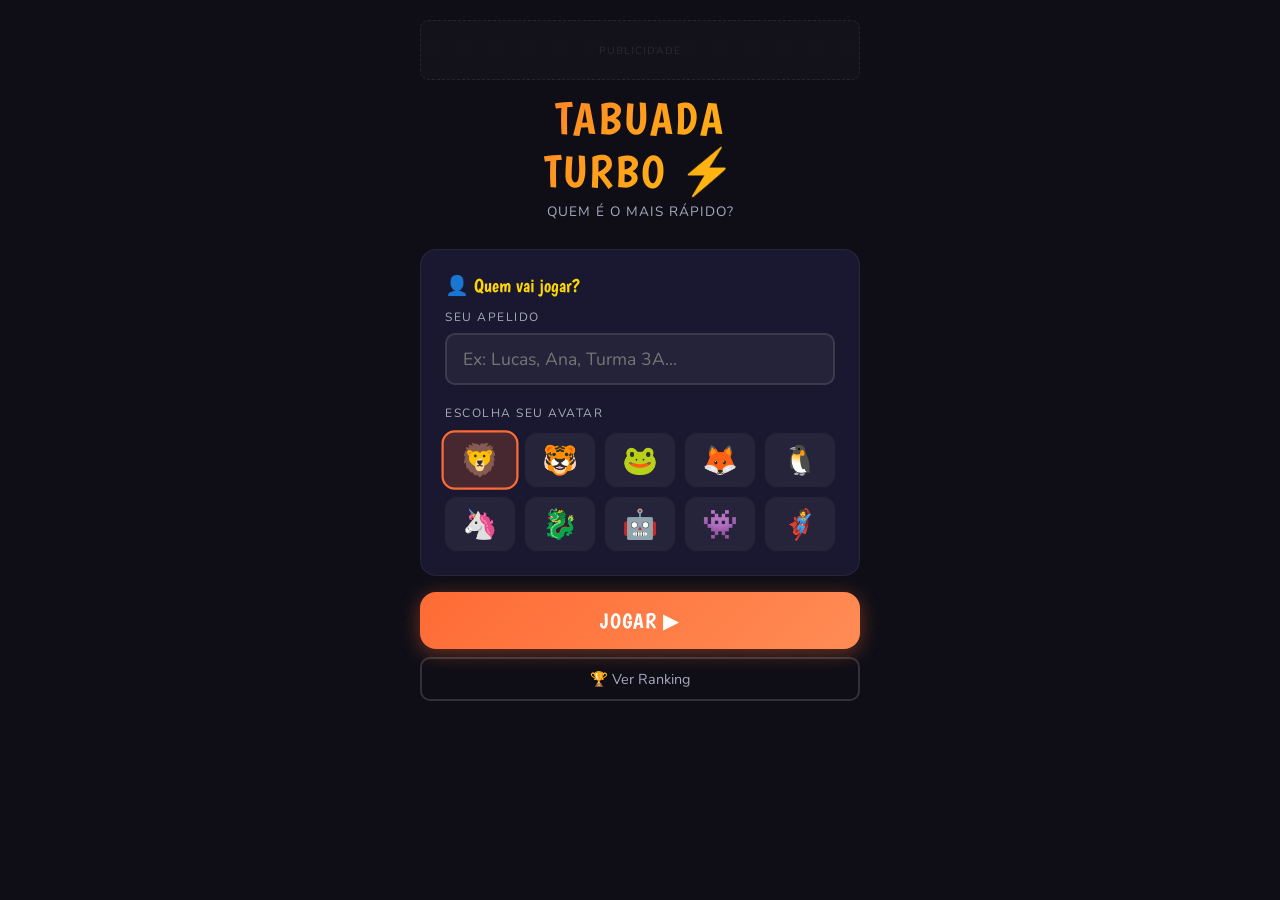
==== index.html @ 2dc8443e "fix: timeout 25s para cold start Render, status de sincronização global visível, tela preta anônima" ====
<!DOCTYPE html>
<html lang="pt-BR">
<head><!-- cache-bust: 202604240038 -->
<meta charset="UTF-8">
<meta name="viewport" content="width=device-width, initial-scale=1.0">

<!-- Google Analytics GA4 -->
<script async src="https://www.googletagmanager.com/gtag/js?id=G-531494859"></script>
<script>
  window.dataLayer = window.dataLayer || [];
  function gtag(){dataLayer.push(arguments);}
  gtag('js', new Date());
  gtag('config', 'G-531494859');
</script>

<!-- Google AdSense -->
<script async src="https://pagead2.googlesyndication.com/pagead/js/adsbygoogle.js?client=ca-pub-2757076714223993"
     crossorigin="anonymous"></script>
<meta name="description" content="Tabuada Turbo - O jogo de tabuada mais rápido do Brasil! Treine multiplicação com timer, ranking por tempo e dois níveis de dificuldade. Ideal para crianças e estudantes.">
<meta name="keywords" content="tabuada, jogo de tabuada, aprender tabuada, tabuada online, multiplicação, matemática infantil, jogo matemática, tabuada para crianças, tabuada divertida, treinar tabuada">
<meta name="author" content="Tabuada Turbo">
<meta name="robots" content="index, follow">
<meta name="theme-color" content="#ff6b35">
<link rel="canonical" href="https://meirelesnew.github.io/tabuada-turbo/">

<!-- Open Graph (WhatsApp, Facebook) -->
<meta property="og:type" content="website">
<meta property="og:url" content="https://meirelesnew.github.io/tabuada-turbo/">
<meta property="og:title" content="Tabuada Turbo ⚡ - Jogo de Tabuada com Ranking">
<meta property="og:description" content="Aprenda a tabuada de forma divertida! Timer, ranking por tempo e dois níveis de dificuldade. Jogue grátis agora!">
<meta property="og:image" content="https://meirelesnew.github.io/tabuada-turbo/og-image.png">
<meta property="og:locale" content="pt_BR">
<meta property="og:site_name" content="Tabuada Turbo">

<!-- Twitter Card -->
<meta name="twitter:card" content="summary_large_image">
<meta name="twitter:title" content="Tabuada Turbo ⚡ - Jogo de Tabuada com Ranking">
<meta name="twitter:description" content="Aprenda a tabuada de forma divertida! Timer, ranking por tempo e dois níveis. Jogue grátis!">
<meta name="twitter:image" content="https://meirelesnew.github.io/tabuada-turbo/og-image.png">

<!-- Schema.org JSON-LD -->
<script type="application/ld+json">
{
  "@context": "https://schema.org",
  "@type": "WebApplication",
  "name": "Tabuada Turbo",
  "url": "https://meirelesnew.github.io/tabuada-turbo/",
  "description": "Jogo educativo de tabuada com timer, ranking por tempo e dois níveis de dificuldade. Ideal para crianças do ensino fundamental.",
  "applicationCategory": "EducationalApplication",
  "operatingSystem": "Any",
  "inLanguage": "pt-BR",
  "isAccessibleForFree": true,
  "offers": {
    "@type": "Offer",
    "price": "0",
    "priceCurrency": "BRL"
  },
  "educationalLevel": "Ensino Fundamental",
  "learningResourceType": "Jogo Educativo",
  "teaches": "Tabuada de multiplicação do 1 ao 10",
  "audience": {
    "@type": "EducationalAudience",
    "educationalRole": "student"
  }
}
</script>
<title>Tabuada Turbo ⚡ | Jogo de Tabuada Online com Ranking - Aprenda Multiplicação</title>
<!-- Fontes não-bloqueantes — sem tela preta em aba anônima -->
<link rel="preconnect" href="https://fonts.googleapis.com" crossorigin>
<link rel="preconnect" href="https://fonts.gstatic.com" crossorigin>
<link rel="preload" as="style" href="https://fonts.googleapis.com/css2?family=Boogaloo&family=Nunito:wght@400;600;700;900&display=swap" onload="this.onload=null;this.rel='stylesheet'">
<noscript><link rel="stylesheet" href="https://fonts.googleapis.com/css2?family=Boogaloo&family=Nunito:wght@400;600;700;900&display=swap"></noscript>
<!-- Fontes sistema como fallback imediato -->
<style>
  :root {
    --bg: #0f0e17;
    --card: #1a1830;
    --card2: #221f38;
    --accent: #ff6b35;
    --accent2: #ffd700;
    --accent3: #00e5ff;
    --green: #39ff14;
    --red: #ff3366;
    --text: #fffffe;
    --muted: #a7a9be;
    --radius: 16px;
  }

  * { box-sizing: border-box; margin: 0; padding: 0; }

  /* Garantir que H1-H6 semânticos herdem aparência dos elementos originais */
  h1, h2, h3, h4, h5, h6 {
    font-weight: inherit;
    font-size: inherit;
    line-height: inherit;
    color: inherit;
  }

  body {
    background: var(--bg);
    color: var(--text);
    font-family: 'Nunito', sans-serif;
    min-height: 100vh;
    overflow-x: hidden;
  }

  /* BG animated dots */
  body::before {
    content: '';
    position: fixed;
    inset: 0;
    background-image: radial-gradient(circle, rgba(255,107,53,0.07) 1px, transparent 1px);
    background-size: 32px 32px;
    pointer-events: none;
    z-index: 0;
  }

  .screen {
    display: none;
    position: relative;
    z-index: 1;
    min-height: 100vh;
    padding: 20px;
    max-width: 480px;
    margin: 0 auto;
  }
  .screen.active { display: flex; flex-direction: column; }

  /* ── HEADER ── */
  .logo {
    font-family: 'Boogaloo', cursive;
    font-size: 2.8rem;
    text-align: center;
    letter-spacing: 2px;
    background: linear-gradient(135deg, var(--accent), var(--accent2));
    -webkit-background-clip: text;
    -webkit-text-fill-color: transparent;
    background-clip: text;
    margin-bottom: 4px;
    animation: pulse 2s ease-in-out infinite;
  }
  .tagline {
    text-align: center;
    color: var(--muted);
    font-size: 0.85rem;
    margin-bottom: 28px;
    letter-spacing: 1px;
    text-transform: uppercase;
  }

  @keyframes pulse {
    0%,100% { transform: scale(1); }
    50% { transform: scale(1.03); }
  }

  /* ── CARDS ── */
  .card {
    background: var(--card);
    border-radius: var(--radius);
    padding: 24px;
    margin-bottom: 16px;
    border: 1px solid rgba(255,255,255,0.06);
  }

  /* ── INPUTS ── */
  .field-label {
    font-size: 0.75rem;
    text-transform: uppercase;
    letter-spacing: 1.5px;
    color: var(--muted);
    margin-bottom: 8px;
    display: block;
  }
  input[type="text"] {
    width: 100%;
    background: rgba(255,255,255,0.05);
    border: 2px solid rgba(255,255,255,0.1);
    border-radius: 10px;
    color: var(--text);
    font-family: 'Nunito', sans-serif;
    font-size: 1.1rem;
    padding: 12px 16px;
    outline: none;
    transition: border-color .2s;
  }
  input[type="text"]:focus { border-color: var(--accent); }

  /* ── AVATARES ── */
  .avatar-grid {
    display: grid;
    grid-template-columns: repeat(5, 1fr);
    gap: 10px;
    margin-top: 12px;
  }
  .av-btn {
    font-size: 1.8rem;
    background: rgba(255,255,255,0.05);
    border: 2px solid transparent;
    border-radius: 12px;
    padding: 8px 4px;
    cursor: pointer;
    transition: all .2s;
    text-align: center;
  }
  .av-btn:hover { background: rgba(255,107,53,0.15); }
  .av-btn.selected {
    border-color: var(--accent);
    background: rgba(255,107,53,0.2);
    transform: scale(1.1);
  }

  /* ── BOTÕES ── */
  .btn {
    display: block;
    width: 100%;
    padding: 16px;
    border-radius: var(--radius);
    border: none;
    font-family: 'Boogaloo', cursive;
    font-size: 1.3rem;
    letter-spacing: 1px;
    cursor: pointer;
    transition: all .2s;
    text-transform: uppercase;
  }
  .btn-primary {
    background: linear-gradient(135deg, var(--accent), #ff8c55);
    color: #fff;
    box-shadow: 0 4px 20px rgba(255,107,53,0.4);
  }
  .btn-primary:hover { transform: translateY(-2px); box-shadow: 0 6px 28px rgba(255,107,53,0.5); }
  .btn-primary:active { transform: translateY(0); }

  .btn-level {
    display: flex;
    align-items: center;
    gap: 14px;
    padding: 20px 24px;
    border-radius: var(--radius);
    border: 2px solid rgba(255,255,255,0.08);
    background: var(--card2);
    color: var(--text);
    font-family: 'Boogaloo', cursive;
    font-size: 1.2rem;
    cursor: pointer;
    transition: all .2s;
    margin-bottom: 12px;
    width: 100%;
    text-align: left;
  }
  .btn-level:hover { border-color: var(--accent); background: rgba(255,107,53,0.1); transform: translateX(4px); }
  .btn-level .lv-icon { font-size: 2rem; flex-shrink: 0; }
  .btn-level .lv-info small { font-family: 'Nunito', sans-serif; font-size: 0.75rem; color: var(--muted); display: block; }

  .btn-ghost {
    background: transparent;
    border: 2px solid rgba(255,255,255,0.15);
    color: var(--muted);
    font-family: 'Nunito', sans-serif;
    font-size: 0.9rem;
    padding: 10px;
    border-radius: 10px;
    cursor: pointer;
    width: 100%;
    transition: all .2s;
  }
  .btn-ghost:hover { border-color: var(--accent3); color: var(--accent3); }

  /* ── PLAYER BAR ── */
  .player-bar {
    display: flex;
    align-items: center;
    gap: 12px;
    background: var(--card2);
    border-radius: 12px;
    padding: 12px 16px;
    margin-bottom: 16px;
  }
  .player-avatar { font-size: 1.6rem; }
  .player-name { font-weight: 700; font-size: 1rem; }
  .player-level { font-size: 0.7rem; color: var(--accent2); text-transform: uppercase; letter-spacing: 1px; }

  /* ── TIMER ── */
  .timer-wrap {
    display: flex;
    align-items: center;
    justify-content: space-between;
    margin-bottom: 16px;
  }
  .timer-display {
    font-family: 'Boogaloo', cursive;
    font-size: 2.4rem;
    color: var(--accent2);
    letter-spacing: 2px;
    min-width: 100px;
  }
  .timer-display.danger { color: var(--red); animation: blink .5s ease-in-out infinite; }
  @keyframes blink { 0%,100%{opacity:1} 50%{opacity:.4} }

  .progress-bar {
    flex: 1;
    height: 8px;
    background: rgba(255,255,255,0.08);
    border-radius: 99px;
    margin-left: 16px;
    overflow: hidden;
  }
  .progress-fill {
    height: 100%;
    border-radius: 99px;
    background: linear-gradient(90deg, var(--accent2), var(--accent));
    transition: width .1s linear;
  }

  /* ── TABELA ── */
  .table-scroll {
    overflow-x: auto;
    -webkit-overflow-scrolling: touch;
    margin-bottom: 12px;
  }
  .mult-table {
    border-collapse: collapse;
    width: 100%;
    min-width: 370px;
  }
  .mult-table th, .mult-table td {
    width: 48px;
    height: 48px;
    text-align: center;
    font-size: 1rem;
    border: 1.5px solid rgba(255,255,255,0.22);
    cursor: pointer;
    transition: all .15s;
    position: relative;
  }
  .mult-table th {
    background: var(--card2);
    font-family: 'Boogaloo', cursive;
    font-size: 1.15rem;
    color: var(--accent2);
    cursor: default;
    border: 1.5px solid rgba(255,215,0,0.3);
  }
  .mult-table th.corner {
    background: var(--bg);
    color: var(--accent);
    font-size: 1.2rem;
  }
  .mult-table td { background: var(--card); }
  .mult-table td:hover { background: rgba(255,107,53,0.15); transform: scale(1.06); z-index: 2; }

  .mult-table td.answered-correct {
    background: rgba(57,255,20,0.12);
    color: var(--green);
    font-weight: 700;
    cursor: default;
  }
  .mult-table td.answered-wrong {
    background: rgba(255,51,102,0.12);
    color: var(--red);
    cursor: default;
  }
  .mult-table td.active-cell {
    outline: 2px solid var(--accent);
    outline-offset: -2px;
    background: rgba(255,107,53,0.18);
    animation: cellPulse .5s ease-in-out infinite alternate;
  }
  @keyframes cellPulse { from{background:rgba(255,107,53,0.12)} to{background:rgba(255,107,53,0.25)} }

  /* ── PERGUNTA ── */
  .question-box {
    background: linear-gradient(135deg, rgba(255,107,53,0.12), rgba(255,215,0,0.06));
    border: 2px solid rgba(255,107,53,0.3);
    border-radius: var(--radius);
    padding: 12px 16px;
    text-align: center;
    margin-bottom: 8px;
    display: flex;
    align-items: center;
    justify-content: center;
    gap: 16px;
  }
  .question-text {
    font-family: 'Boogaloo', cursive;
    font-size: 1.8rem;
  }
  .question-text span { color: var(--accent); }
  .resposta-display {
    font-family: 'Boogaloo', cursive;
    font-size: 2rem;
    min-width: 70px;
    background: rgba(255,255,255,0.07);
    border: 2px solid rgba(255,107,53,0.5);
    border-radius: 10px;
    padding: 6px 12px;
    color: var(--accent2);
    letter-spacing: 2px;
  }
  .resposta-display.preenchido { color: var(--text); border-color: var(--accent2); }

  /* ── NUMPAD FIXO (sem teclado nativo nunca) ── */
  .numpad-fixo {
    margin-bottom: 8px;
  }

  /* ── STATS BAR ── */
  .stats-row {
    display: flex;
    gap: 10px;
    margin-bottom: 14px;
  }
  .stat-chip {
    flex: 1;
    background: var(--card2);
    border-radius: 10px;
    padding: 8px 12px;
    text-align: center;
  }
  .stat-chip .sv { font-family: 'Boogaloo', cursive; font-size: 1.3rem; }
  .stat-chip .sk { font-size: 0.65rem; text-transform: uppercase; letter-spacing: 1px; color: var(--muted); }
  .stat-chip.green .sv { color: var(--green); }
  .stat-chip.red .sv { color: var(--red); }
  .stat-chip.yellow .sv { color: var(--accent2); }

  /* ── RESULTADO ── */
  .result-hero {
    text-align: center;
    padding: 28px 0 20px;
  }
  .result-trophy { font-size: 4rem; margin-bottom: 8px; }
  .result-time {
    font-family: 'Boogaloo', cursive;
    font-size: 3.5rem;
    background: linear-gradient(135deg, var(--accent2), var(--accent));
    -webkit-background-clip: text;
    -webkit-text-fill-color: transparent;
    background-clip: text;
  }
  .result-label { color: var(--muted); font-size: 0.8rem; text-transform: uppercase; letter-spacing: 1px; }
  .result-acertos { font-size: 1.1rem; margin-top: 8px; }
  .result-acertos strong { color: var(--green); }

  /* ── RANKING ── */
  .rank-header {
    display: flex;
    align-items: center;
    justify-content: space-between;
    margin-bottom: 16px;
  }
  .rank-title {
    font-family: 'Boogaloo', cursive;
    font-size: 1.6rem;
    color: var(--accent2);
  }
  .rank-tabs {
    display: flex;
    gap: 8px;
    margin-bottom: 14px;
  }
  .rank-tab {
    flex: 1;
    padding: 8px;
    border-radius: 8px;
    border: 2px solid rgba(255,255,255,0.08);
    background: transparent;
    color: var(--muted);
    font-family: 'Nunito', sans-serif;
    font-size: 0.8rem;
    cursor: pointer;
    transition: all .2s;
  }
  .rank-tab.active { border-color: var(--accent2); color: var(--accent2); background: rgba(255,215,0,0.08); }

  .rank-item {
    display: flex;
    align-items: center;
    gap: 12px;
    background: var(--card2);
    border-radius: 12px;
    padding: 12px 16px;
    margin-bottom: 8px;
    border: 1px solid rgba(255,255,255,0.04);
    transition: all .2s;
  }
  .rank-item:hover { border-color: rgba(255,107,53,0.2); }
  .rank-pos {
    font-family: 'Boogaloo', cursive;
    font-size: 1.2rem;
    min-width: 32px;
    text-align: center;
  }
  .rank-pos.gold { color: var(--accent2); }
  .rank-pos.silver { color: #c0c0c0; }
  .rank-pos.bronze { color: #cd7f32; }
  .rank-av { font-size: 1.5rem; }
  .rank-info { flex: 1; }
  .rank-name { font-weight: 700; font-size: 0.95rem; }
  .rank-meta { font-size: 0.7rem; color: var(--muted); }
  .rank-time {
    font-family: 'Boogaloo', cursive;
    font-size: 1.1rem;
    color: var(--accent3);
  }
  .rank-empty {
    text-align: center;
    color: var(--muted);
    padding: 32px;
    font-size: 0.9rem;
  }

  /* ── TOAST ── */
  #toast {
    position: fixed;
    bottom: 24px;
    left: 50%;
    transform: translateX(-50%) translateY(80px);
    background: var(--card);
    border: 1px solid rgba(255,255,255,0.1);
    border-radius: 12px;
    padding: 12px 24px;
    font-weight: 700;
    font-size: 1rem;
    z-index: 999;
    transition: transform .3s ease;
    pointer-events: none;
    white-space: nowrap;
  }
  #toast.show { transform: translateX(-50%) translateY(0); }
  #toast.ok { border-color: var(--green); color: var(--green); }
  #toast.err { border-color: var(--red); color: var(--red); }

  /* ── ANSWER FEEDBACK FLASH ── */
  .flash-correct { animation: flashGreen .4s ease; }
  .flash-wrong   { animation: flashRed .4s ease; }
  @keyframes flashGreen {
    0%   { background: rgba(57,255,20,0.35); }
    100% { background: transparent; }
  }
  @keyframes flashRed {
    0%   { background: rgba(255,51,102,0.35); }
    100% { background: transparent; }
  }

  /* ── MISC ── */
  .section-title {
    font-family: 'Boogaloo', cursive;
    font-size: 1.2rem;
    color: var(--accent2);
    margin-bottom: 12px;
  }
  .mt8 { margin-top: 8px; }
  .mt16 { margin-top: 16px; }
  .gap-row { display: flex; gap: 10px; }
  .gap-row .btn { margin-bottom: 0; }

  /* ── KEYBOARD numérico no mobile ── */
  .numpad {
    display: grid;
    grid-template-columns: repeat(3, 1fr);
    gap: 8px;
    margin-top: 10px;
  }
  .nk {
    background: var(--card2);
    border: 1px solid rgba(255,255,255,0.08);
    border-radius: 10px;
    color: var(--text);
    font-family: 'Boogaloo', cursive;
    font-size: 1.4rem;
    padding: 14px 0;
    cursor: pointer;
    transition: all .15s;
    text-align: center;
  }
  .nk:hover, .nk:active { background: rgba(255,107,53,0.25); border-color: var(--accent); }
  .nk.del { font-size: 1rem; color: var(--red); }
  .nk.ok-key { background: linear-gradient(135deg, var(--accent), #ff8c55); border-color: var(--accent); font-size: 1rem; }

  /* confetti burst */
  @keyframes confettiBurst {
    0%   { transform: translateY(0) rotate(0deg); opacity:1; }
    100% { transform: translateY(-120px) rotate(720deg) scale(0); opacity:0; }
  }
  .confetti-piece {
    position: fixed;
    width: 10px; height: 10px;
    border-radius: 2px;
    pointer-events: none;
    z-index: 9999;
    animation: confettiBurst 1s ease forwards;
  }

  /* ── COUNTDOWN ── */
  #screen-countdown {
    background: var(--bg);
    justify-content: center;
    align-items: center;
    text-align: center;
  }
  .countdown-numero {
    font-family: 'Boogaloo', cursive;
    font-size: 10rem;
    line-height: 1;
    background: linear-gradient(135deg, var(--accent), var(--accent2));
    -webkit-background-clip: text;
    -webkit-text-fill-color: transparent;
    background-clip: text;
    animation: countPop .8s ease-out forwards;
  }
  .countdown-label {
    font-size: 1rem;
    color: var(--muted);
    text-transform: uppercase;
    letter-spacing: 3px;
    margin-top: 12px;
  }
  .countdown-jogadores {
    display: flex;
    gap: 24px;
    justify-content: center;
    margin-top: 32px;
  }
  .countdown-jogador {
    display: flex;
    flex-direction: column;
    align-items: center;
    gap: 6px;
  }
  .countdown-av { font-size: 2.5rem; }
  .countdown-nome { font-size: 0.85rem; color: var(--muted); }
  @keyframes countPop {
    0%   { transform: scale(2); opacity: 0; }
    50%  { transform: scale(0.9); opacity: 1; }
    100% { transform: scale(1); opacity: 1; }
  }

  /* ── BOTÃO WHATSAPP ── */
  .btn-whatsapp {
    display: flex;
    align-items: center;
    justify-content: center;
    gap: 10px;
    background: #25D366;
    color: #fff;
    border: none;
    border-radius: var(--radius);
    padding: 14px;
    font-family: 'Nunito', sans-serif;
    font-size: 1rem;
    font-weight: 700;
    cursor: pointer;
    width: 100%;
    transition: all .2s;
    box-shadow: 0 4px 16px rgba(37,211,102,0.35);
  }
  .btn-whatsapp:hover { transform: translateY(-2px); box-shadow: 0 6px 20px rgba(37,211,102,0.5); }
  .btn-whatsapp svg { width: 22px; height: 22px; fill: #fff; flex-shrink: 0; }

  /* ── FEEDBACK VISUAL ── */
  #feedback-overlay {
    position: fixed;
    top: 20px;
    left: 50%;
    transform: translateX(-50%) translateY(-80px);
    z-index: 9998;
    padding: 12px 28px;
    border-radius: 12px;
    font-family: 'Boogaloo', cursive;
    font-size: 1.1rem;
    pointer-events: none;
    transition: transform .35s cubic-bezier(.34,1.56,.64,1), opacity .35s;
    opacity: 0;
    white-space: nowrap;
  }
  #feedback-overlay.show {
    transform: translateX(-50%) translateY(0);
    opacity: 1;
  }
  #feedback-overlay.success { background: rgba(57,255,20,0.15); border: 2px solid var(--green); color: var(--green); }
  #feedback-overlay.error   { background: rgba(255,51,102,0.15); border: 2px solid var(--red);   color: var(--red); animation: shake .4s ease; }
  #feedback-overlay.info    { background: rgba(0,229,255,0.12);  border: 2px solid var(--accent3); color: var(--accent3); }
  @keyframes shake {
    0%,100%{transform:translateX(-50%) translateY(0)}
    20%{transform:translateX(calc(-50% - 8px)) translateY(0)}
    40%{transform:translateX(calc(-50% + 8px)) translateY(0)}
    60%{transform:translateX(calc(-50% - 5px)) translateY(0)}
    80%{transform:translateX(calc(-50% + 5px)) translateY(0)}
  }
  .input-pulse { animation: inputPulse .4s ease; }
  .input-shake { animation: inputShake .4s ease; }
  @keyframes inputPulse {
    0%,100%{box-shadow:0 0 0 0 rgba(57,255,20,0)}
    50%{box-shadow:0 0 0 8px rgba(57,255,20,0.3)}
  }
  @keyframes inputShake {
    0%,100%{transform:translateX(0)}
    25%{transform:translateX(-6px)}
    75%{transform:translateX(6px)}
  }

  /* ── ADSENSE PLACEHOLDERS (CLS=0) ── */
  .ad-container {
    width: 100%;
    background: rgba(255,255,255,0.02);
    border: 1px dashed rgba(255,255,255,0.08);
    border-radius: 8px;
    display: flex;
    align-items: center;
    justify-content: center;
    color: rgba(255,255,255,0.1);
    font-size: 0.65rem;
    letter-spacing: 1px;
    text-transform: uppercase;
  }
  #ad-container-top    { min-height: 60px;  margin-bottom: 12px; }
  #ad-container-bottom { min-height: 280px; margin-top: 16px; }

  /* ── HIGH SCORE ── */
  .high-score-bar {
    display: flex;
    align-items: center;
    justify-content: center;
    gap: 8px;
    background: rgba(255,215,0,0.08);
    border: 1px solid rgba(255,215,0,0.2);
    border-radius: 10px;
    padding: 8px 16px;
    margin-bottom: 12px;
    font-size: 0.85rem;
  }
  .high-score-bar span { color: var(--accent2); font-family: 'Boogaloo', cursive; font-size: 1.1rem; }

  /* ══════════════════════════════════════
     SISTEMA DE CELEBRAÇÃO
  ══════════════════════════════════════ */

  /* Overlay de celebração */
  #celebration-overlay {
    position: fixed;
    inset: 0;
    z-index: 8000;
    pointer-events: none;
    overflow: hidden;
  }

  /* Balões */
  .balao {
    position: absolute;
    bottom: -120px;
    font-size: 2.2rem;
    animation: subirBalao linear forwards;
    filter: drop-shadow(0 4px 8px rgba(0,0,0,0.3));
  }
  @keyframes subirBalao {
    0%   { transform: translateY(0) rotate(-8deg); opacity: 1; }
    25%  { transform: translateY(-25vh) rotate(8deg); }
    50%  { transform: translateY(-50vh) rotate(-6deg); }
    75%  { transform: translateY(-75vh) rotate(6deg); }
    100% { transform: translateY(-110vh) rotate(-4deg); opacity: 0; }
  }

  /* Confetti melhorado */
  .confetti-v2 {
    position: fixed;
    top: -20px;
    pointer-events: none;
    z-index: 8001;
    animation: confettiCair linear forwards;
    border-radius: 2px;
  }
  @keyframes confettiCair {
    0%   { transform: translateY(0) rotate(0deg) scale(1); opacity: 1; }
    80%  { opacity: 1; }
    100% { transform: translateY(105vh) rotate(720deg) scale(0.5); opacity: 0; }
  }

  /* Estrelas cintilantes */
  .estrela-celebracao {
    position: fixed;
    pointer-events: none;
    z-index: 8001;
    font-size: 1.5rem;
    animation: estrelaPop ease-out forwards;
  }
  @keyframes estrelaPop {
    0%   { transform: scale(0) rotate(0deg); opacity: 1; }
    50%  { transform: scale(1.5) rotate(180deg); opacity: 1; }
    100% { transform: scale(0) rotate(360deg); opacity: 0; }
  }

  /* Tela resultado — troféu animado */
  .trophy-winner {
    animation: trofeuEntrada .8s cubic-bezier(.34,1.56,.64,1) forwards;
    display: inline-block;
  }
  @keyframes trofeuEntrada {
    0%   { transform: scale(0) rotate(-30deg); opacity: 0; }
    60%  { transform: scale(1.3) rotate(5deg); opacity: 1; }
    80%  { transform: scale(0.9) rotate(-2deg); }
    100% { transform: scale(1) rotate(0deg); opacity: 1; }
  }
  .trophy-pulse {
    animation: trofeuEntrada .8s cubic-bezier(.34,1.56,.64,1) forwards,
               trofeuPulse 1.5s ease-in-out 1s infinite;
  }
  @keyframes trofeuPulse {
    0%,100% { transform: scale(1); filter: drop-shadow(0 0 0px gold); }
    50%     { transform: scale(1.08); filter: drop-shadow(0 0 16px gold); }
  }

  /* Banner VENCEDOR */
  .banner-vencedor {
    background: linear-gradient(135deg, #ffd700, #ff8c00);
    color: #1a1830;
    font-family: 'Boogaloo', cursive;
    font-size: 1.8rem;
    letter-spacing: 3px;
    text-align: center;
    padding: 14px;
    border-radius: 14px;
    margin: 12px 0;
    animation: bannerEntrada .6s cubic-bezier(.34,1.56,.64,1) forwards;
    box-shadow: 0 4px 24px rgba(255,215,0,0.5);
  }
  @keyframes bannerEntrada {
    0%   { transform: scale(0.5) translateY(20px); opacity: 0; }
    100% { transform: scale(1) translateY(0); opacity: 1; }
  }

  /* Placar de batalha melhorado */
  .placar-item {
    display: flex;
    align-items: center;
    gap: 12px;
    padding: 14px 16px;
    border-radius: 12px;
    margin-bottom: 8px;
    border: 2px solid transparent;
    transition: all .3s;
  }
  .placar-item.primeiro {
    background: linear-gradient(135deg, rgba(255,215,0,0.15), rgba(255,140,0,0.08));
    border-color: rgba(255,215,0,0.4);
    animation: placarDestaque .5s ease forwards;
  }
  .placar-item.segundo {
    background: rgba(255,255,255,0.04);
    border-color: rgba(255,255,255,0.08);
  }
  @keyframes placarDestaque {
    0%   { transform: scale(0.95); opacity: 0; }
    100% { transform: scale(1); opacity: 1; }
  }

  /* Novo recorde badge */
  .novo-recorde-badge {
    display: inline-block;
    background: linear-gradient(135deg, #ffd700, #ff8c00);
    color: #1a1830;
    font-family: 'Boogaloo', cursive;
    font-size: 0.85rem;
    padding: 3px 12px;
    border-radius: 99px;
    margin-left: 8px;
    animation: badgePop .5s cubic-bezier(.34,1.56,.64,1);
  }
  @keyframes badgePop {
    0%   { transform: scale(0); }
    100% { transform: scale(1); }
  }

  @keyframes aguardandoPulse {
    0%,100% { width: 30%; opacity: 0.4; }
    50%      { width: 100%; opacity: 1; }
  }

  @media (max-width: 360px) {
    .mult-table th, .mult-table td { width: 36px; height: 36px; font-size: 0.72rem; }
    .mult-table th { font-size: 0.85rem; }
  }
</style>
</head>
<body>

<!-- Skip navigation para leitores de tela -->
<a href="#screen-cadastro" 
   style="position:absolute;left:-9999px;top:0;z-index:9999;background:#ff6b35;color:#fff;padding:8px 16px;border-radius:4px;font-weight:700"
   onfocus="this.style.left='0'"
   onblur="this.style.left='-9999px'">
  Pular para o conteúdo principal
</a>

<!-- ════════════════ TELA 1: CADASTRO ════════════════ -->
<div id="screen-cadastro" class="screen active" role="main" aria-label="Tela inicial do jogo">
  <div id="ad-container-top" class="ad-container">Publicidade</div>
  <h1 class="logo">TABUADA<br>TURBO ⚡</h1>
  <p class="tagline">Quem é o mais rápido?</p>

  <div class="card">
    <h3 class="section-title">👤 Quem vai jogar?</h3>
    <label class="field-label">Seu apelido</label>
    <input type="text" id="inp-nome" placeholder="Ex: Lucas, Ana, Turma 3A…" maxlength="20" aria-label="Digite seu apelido" autocomplete="nickname">

    <div style="margin-top:20px">
      <label class="field-label">Escolha seu avatar</label>
      <div class="avatar-grid" id="avatar-grid"></div>
    </div>
  </div>

  <button class="btn btn-primary" onclick="irParaMenu()">JOGAR ▶</button>

  <button class="btn-ghost mt8" onclick="irParaRanking()">🏆 Ver Ranking</button>
</div>

<!-- ════════════════ TELA 2: MENU ════════════════ -->
<div id="screen-menu" class="screen">
  <div id="player-bar-menu" class="player-bar"></div>

  <div class="high-score-bar" id="high-score-display" style="display:none">
    🏆 Recorde: <span id="high-score-valor">--:--</span>
  </div>
  <h2 class="section-title" style="text-align:center; font-size:1.5rem">Escolha o Nível</h2>

  <button class="btn-level" onclick="iniciarJogo(1)">
    <span class="lv-icon">📊</span>
    <div class="lv-info">
      <span>Nível 1 — Clássico</span>
      <small>Tabela em ordem crescente (1→10)</small>
    </div>
  </button>

  <button class="btn-level" onclick="iniciarJogo(2)">
    <span class="lv-icon">🎲</span>
    <div class="lv-info">
      <span>Nível 2 — Embaralhado</span>
      <small>Eixo X e Y em ordem aleatória</small>
    </div>
  </button>

  <button class="btn" style="background:linear-gradient(135deg,#ff3366,#ff6b35);color:#fff;box-shadow:0 4px 20px rgba(255,51,102,0.4);margin-top:16px" onclick="irParaBatalha()">⚔️ Modo Batalha</button>

  <div style="margin-top: 12px">
    <button class="btn-ghost" onclick="irParaRanking()">🏆 Ranking</button>
  </div>
  <div style="margin-top: 8px">
    <button class="btn-ghost" onclick="trocarJogador()">🔄 Trocar jogador</button>
  </div>
</div>

<!-- ════════════════ TELA 3: JOGO ════════════════ -->
<div id="screen-jogo" class="screen" role="main" aria-label="Tela do jogo">
  <div id="player-bar-jogo" class="player-bar"></div>

  <!-- Timer -->
  <div class="timer-wrap">
    <div>
      <div style="font-size:0.65rem; color:var(--muted); text-transform:uppercase; letter-spacing:1px">Tempo</div>
      <div class="timer-display" id="timer-display">00:00</div>
    </div>
    <div class="progress-bar">
      <div class="progress-fill" id="progress-fill" style="width:100%"></div>
    </div>
  </div>

  <!-- Stats -->
  <div class="stats-row">
    <div class="stat-chip green">
      <div class="sv" id="stat-acertos">0</div>
      <div class="sk">✅ Acertos</div>
    </div>
    <div class="stat-chip red">
      <div class="sv" id="stat-erros">0</div>
      <div class="sk">❌ Erros</div>
    </div>
    <div class="stat-chip yellow">
      <div class="sv" id="stat-restam">100</div>
      <div class="sk">⬜ Restam</div>
    </div>
  </div>

  <!-- Pergunta atual -->
  <div class="question-box" id="question-box">
    <div class="question-text" id="question-text">—</div>
    <div class="resposta-display" id="resposta-display">?</div>
  </div>

  <!-- Numpad FIXO — nunca some, nunca abre teclado nativo -->
  <div class="numpad-fixo">
    <div class="numpad">
      <button class="nk" onclick="numpadPress('1')">1</button>
      <button class="nk" onclick="numpadPress('2')">2</button>
      <button class="nk" onclick="numpadPress('3')">3</button>
      <button class="nk" onclick="numpadPress('4')">4</button>
      <button class="nk" onclick="numpadPress('5')">5</button>
      <button class="nk" onclick="numpadPress('6')">6</button>
      <button class="nk" onclick="numpadPress('7')">7</button>
      <button class="nk" onclick="numpadPress('8')">8</button>
      <button class="nk" onclick="numpadPress('9')">9</button>
      <button class="nk del" onclick="numpadPress('del')">⌫</button>
      <button class="nk" onclick="numpadPress('0')">0</button>
      <button class="nk ok-key" onclick="numpadPress('ok')">OK ✓</button>
    </div>
  </div>

  <!-- Tabela -->
  <div class="table-scroll">
    <table class="mult-table" id="mult-table"></table>
  </div>

  <div style="display:flex;gap:8px;margin-top:8px">
    <button class="btn-ghost" style="flex:1" onclick="confirmarDesistir()">↩ Desistir</button>
    <button class="btn-ghost" style="width:52px;flex-shrink:0" id="btn-musica" onclick="toggleMusica()" title="Música" aria-label="Ativar ou desativar música">🎵</button>
  </div>
</div>

<!-- ════════════════ TELA 4: RESULTADO ════════════════ -->
<div id="screen-resultado" class="screen">
  <div class="result-hero" style="text-align:center; padding:16px 0">
    <div id="result-trophy" style="font-size:5rem; display:inline-block">🏆</div>
    <div id="result-banner"></div>
    <div class="result-time" id="result-time">00:00</div>
    <div class="result-label">TEMPO TOTAL</div>
    <div class="result-acertos mt8" id="result-acertos"></div>
    <div id="result-recorde-badge"></div>
  </div>

  <div class="card" id="result-rank-preview"></div>

  <button class="btn btn-primary mt16" onclick="jogarNovamente()">🔁 Jogar de novo</button>
  <button class="btn-ghost mt8" onclick="irParaRanking()">🏆 Ver Ranking completo</button>
  <button class="btn-ghost mt8" onclick="irParaMenu()">◀ Menu</button>
</div>

<!-- ════════════════ TELA: BATALHA MENU ════════════════ -->
<div id="screen-batalha" class="screen">
  <div id="player-bar-batalha" class="player-bar"></div>
  <h2 class="logo" style="font-size:2rem; margin-bottom:4px">⚔️ BATALHA</h2>
  <p class="tagline">Desafie seus amigos!</p>

  <div class="card">
    <h3 class="section-title">🆕 Criar Nova Sala</h3>
    <label class="field-label">Nível</label>
    <div style="display:flex; gap:10px; margin-bottom:12px">
      <button class="btn-level" style="flex:1; padding:12px" onclick="setBatalhaLevel(1)">
        <span class="lv-icon">📊</span>
        <div class="lv-info"><span>Nível 1</span><small>Crescente</small></div>
      </button>
      <button class="btn-level" style="flex:1; padding:12px" onclick="setBatalhaLevel(2)">
        <span class="lv-icon">🎲</span>
        <div class="lv-info"><span>Nível 2</span><small>Aleatório</small></div>
      </button>
    </div>
    <div id="nivel-batalha-selecionado" style="text-align:center; color:var(--muted); font-size:0.8rem; margin-bottom:12px">Nenhum nível selecionado</div>
    <button class="btn btn-primary" onclick="criarSala()">🚀 Criar Sala</button>
  </div>

  <div class="card">
    <h3 class="section-title">🔑 Entrar em uma Sala</h3>
    <label class="field-label">Código da sala</label>
    <input type="text" id="inp-codigo-sala" placeholder="Ex: ABCDE-123" maxlength="9" aria-label="Código da sala de batalha"
      style="text-transform:uppercase; letter-spacing:3px; font-size:1.2rem; text-align:center">
    <button class="btn btn-primary mt8" onclick="entrarSala()">🎮 Entrar</button>
  </div>

  <button class="btn-ghost mt8" onclick="irParaMenu()">◀ Menu</button>
</div>

<!-- ════════════════ TELA: COUNTDOWN ════════════════ -->
<div id="screen-countdown" class="screen">
  <div class="countdown-numero" id="countdown-numero">3</div>
  <div class="countdown-label" id="countdown-label">Prepara!</div>
  <div class="countdown-jogadores" id="countdown-jogadores"></div>
</div>

<!-- ════════════════ TELA: SALA DE ESPERA ════════════════ -->
<div id="screen-sala" class="screen">
  <div style="text-align:center; padding:32px 0 16px">
    <div style="font-size:3rem">⏳</div>
    <div style="font-family:'Boogaloo',cursive; font-size:1.4rem; color:var(--accent2); margin:8px 0">Sala de Espera</div>
    <div style="font-size:0.8rem; color:var(--muted)">Compartilhe o código com seu adversário</div>
  </div>

  <div class="card" style="text-align:center">
    <div style="font-size:0.75rem; color:var(--muted); text-transform:uppercase; letter-spacing:1px; margin-bottom:8px">Código da Sala</div>
    <div id="codigo-sala-display" style="font-family:'Boogaloo',cursive; font-size:2.8rem; color:var(--accent); letter-spacing:6px">----</div>
    <div style="display:flex; gap:10px; margin-top:10px">
      <button class="btn-ghost" style="flex:1; padding:8px" onclick="copiarCodigo()">📋 Copiar</button>
      <button class="btn-whatsapp" style="flex:1; padding:8px; font-size:0.85rem" onclick="compartilharWhatsApp()" aria-label="Compartilhar código da sala no WhatsApp">
        <svg viewBox="0 0 24 24" role="img" aria-hidden="true" xmlns="http://www.w3.org/2000/svg"><path d="M17.472 14.382c-.297-.149-1.758-.867-2.03-.967-.273-.099-.471-.148-.67.15-.197.297-.767.966-.94 1.164-.173.199-.347.223-.644.075-.297-.15-1.255-.463-2.39-1.475-.883-.788-1.48-1.761-1.653-2.059-.173-.297-.018-.458.13-.606.134-.133.298-.347.446-.52.149-.174.198-.298.298-.497.099-.198.05-.371-.025-.52-.075-.149-.669-1.612-.916-2.207-.242-.579-.487-.5-.669-.51-.173-.008-.371-.01-.57-.01-.198 0-.52.074-.792.372-.272.297-1.04 1.016-1.04 2.479 0 1.462 1.065 2.875 1.213 3.074.149.198 2.096 3.2 5.077 4.487.709.306 1.262.489 1.694.625.712.227 1.36.195 1.871.118.571-.085 1.758-.719 2.006-1.413.248-.694.248-1.289.173-1.413-.074-.124-.272-.198-.57-.347m-5.421 7.403h-.004a9.87 9.87 0 01-5.031-1.378l-.361-.214-3.741.982.998-3.648-.235-.374a9.86 9.86 0 01-1.51-5.26c.001-5.45 4.436-9.884 9.888-9.884 2.64 0 5.122 1.03 6.988 2.898a9.825 9.825 0 012.893 6.994c-.003 5.45-4.437 9.884-9.885 9.884m8.413-18.297A11.815 11.815 0 0012.05 0C5.495 0 .16 5.335.157 11.892c0 2.096.547 4.142 1.588 5.945L.057 24l6.305-1.654a11.882 11.882 0 005.683 1.448h.005c6.554 0 11.89-5.335 11.893-11.893a11.821 11.821 0 00-3.48-8.413z"/></svg>
        Enviar
      </button>
    </div>
  </div>

  <div class="card">
    <h3 class="section-title">👥 Jogadores na sala</h3>
    <div id="lista-jogadores-sala"></div>
    <div id="sala-status-msg" style="text-align:center; color:var(--muted); font-size:0.85rem; margin-top:8px">Aguardando adversário...</div>
  </div>

  <button id="btn-iniciar-batalha" class="btn btn-primary" style="display:none" onclick="iniciarBatalha()">⚔️ Iniciar Batalha!</button>
  <button class="btn-ghost mt8" onclick="sairDaSala()">↩ Sair da sala</button>
</div>

<!-- ════════════════ TELA: AGUARDANDO ════════════════ -->
<div id="screen-aguardando" class="screen" style="justify-content:center;align-items:center;text-align:center">
  <div style="font-size:4rem;animation:trofeuPulse 1.5s ease-in-out infinite">⏳</div>
  <div style="font-family:'Boogaloo',cursive;font-size:1.6rem;color:var(--accent2);margin:16px 0">
    Você terminou!
  </div>
  <div style="color:var(--muted);font-size:0.9rem;margin-bottom:24px">
    Aguardando adversário finalizar...
  </div>
  <div class="progress-bar" style="width:80%;max-width:300px;height:6px;margin:0 auto">
    <div class="progress-fill" style="width:100%;animation:aguardandoPulse 2s ease-in-out infinite"></div>
  </div>
  <div id="aguardando-placar" style="margin-top:32px;width:100%;max-width:360px;padding:0 20px"></div>
</div>

<!-- ════════════════ TELA: RESULTADO BATALHA ════════════════ -->
<div id="screen-resultado-batalha" class="screen">
  <div style="text-align:center; padding:16px 0 8px">
    <div id="batalha-trophy" style="font-size:6rem; display:inline-block; line-height:1">🏆</div>
    <div id="batalha-resultado-titulo" style="font-family:'Boogaloo',cursive; font-size:2.2rem; margin:8px 0"></div>
    <div id="batalha-banner"></div>
    <div id="batalha-mensagem" style="color:var(--muted);font-size:0.9rem;margin:8px 0 4px;padding:0 20px;line-height:1.5"></div>
  </div>
  <div id="batalha-placar" style="padding:0 4px"></div>
  <button class="btn btn-primary mt16" onclick="irParaBatalha()">⚔️ Jogar de novo</button>
  <button class="btn-whatsapp mt8" onclick="compartilharResultadoWhatsApp()" aria-label="Compartilhar resultado no WhatsApp">
    <svg viewBox="0 0 24 24" role="img" aria-hidden="true"><path d="M17.472 14.382c-.297-.149-1.758-.867-2.03-.967-.273-.099-.471-.148-.67.15-.197.297-.767.966-.94 1.164-.173.199-.347.223-.644.075-.297-.15-1.255-.463-2.39-1.475-.883-.788-1.48-1.761-1.653-2.059-.173-.297-.018-.458.13-.606.134-.133.298-.347.446-.52.149-.174.198-.298.298-.497.099-.198.05-.371-.025-.52-.075-.149-.669-1.612-.916-2.207-.242-.579-.487-.5-.669-.51-.173-.008-.371-.01-.57-.01-.198 0-.52.074-.792.372-.272.297-1.04 1.016-1.04 2.479 0 1.462 1.065 2.875 1.213 3.074.149.198 2.096 3.2 5.077 4.487.709.306 1.262.489 1.694.625.712.227 1.36.195 1.871.118.571-.085 1.758-.719 2.006-1.413.248-.694.248-1.289.173-1.413-.074-.124-.272-.198-.57-.347m-5.421 7.403h-.004a9.87 9.87 0 01-5.031-1.378l-.361-.214-3.741.982.998-3.648-.235-.374a9.86 9.86 0 01-1.51-5.26c.001-5.45 4.436-9.884 9.888-9.884 2.64 0 5.122 1.03 6.988 2.898a9.825 9.825 0 012.893 6.994c-.003 5.45-4.437 9.884-9.885 9.884m8.413-18.297A11.815 11.815 0 0012.05 0C5.495 0 .16 5.335.157 11.892c0 2.096.547 4.142 1.588 5.945L.057 24l6.305-1.654a11.882 11.882 0 005.683 1.448h.005c6.554 0 11.89-5.335 11.893-11.893a11.821 11.821 0 00-3.48-8.413z"/></svg>
    Compartilhar resultado
  </button>
  <button class="btn-ghost mt8" onclick="irParaRanking()">🏆 Ver Ranking</button>
  <button class="btn-ghost mt8" onclick="irParaMenu()">◀ Menu</button>
</div>

<!-- ════════════════ TELA 5: RANKING ════════════════ -->
<div id="screen-ranking" class="screen" role="main" aria-label="Ranking de jogadores">
  <div class="rank-header">
    <h2 class="rank-title">🏆 Ranking</h2>
    <button class="btn-ghost" style="width:auto; padding:8px 14px; font-size:0.8rem" onclick="limparRanking()">🗑 Limpar</button>
  </div>

  <div class="rank-tabs">
    <button class="rank-tab active" id="tab-n1" onclick="switchTab(1)">Nível 1 📊</button>
    <button class="rank-tab" id="tab-n2" onclick="switchTab(2)">Nível 2 🎲</button>
    <button class="rank-tab" id="tab-all" onclick="switchTab(0)">Geral 🌟</button>
  </div>

<div id="rank-sync-status" style="text-align:center;font-size:0.72rem;color:var(--muted);padding:4px 0 2px;min-height:18px"></div>
  <div id="rank-sync-status" style="text-align:center;font-size:0.72rem;color:var(--muted);padding:4px 0 6px;min-height:20px"></div>
  <div id="rank-list"></div>

  <button class="btn-ghost mt8" onclick="irParaMenu()">◀ Menu</button>
</div>

<!-- TOAST -->
<div id="celebration-overlay"></div>
<div id="feedback-overlay"></div>
<div id="toast"></div>

<script>
// ══════════════════════════════════════════
//  ESTADO GLOBAL
// ══════════════════════════════════════════
const AVATARES = ['🦁','🐯','🐸','🦊','🐧','🦄','🐉','🤖','👾','🦸'];
const API_URL = 'https://backend-nept.onrender.com';
let jogador = { nome: '', avatar: '🦁' };
// jogadorId persistente — SEMPRE recuperar do localStorage para evitar duplicatas
let jogadorId = (function(){ try { return localStorage.getItem('tt_jogador_id') || null; } catch { return null; } })();
console.log('[INIT] jogadorId recuperado:', jogadorId ? jogadorId.substring(0,8)+'...' : 'novo jogador');
let respostaAtual = '';
let salaAtual = null;
let pollingInterval = null;
let modoAtual = 'solo'; // 'solo' | 'batalha'
let nivel = 1;
let timerInterval = null;
let segundos = 0;
let celulas = [];        // [{x, y, correto: bool|null}]
let celulaAtiva = null;  // índice em celulas
let axisX = [];
let axisY = [];
let acertos = 0;
let erros = 0;
let jogoAtivo = false;
let nivelAtualJogo = 1;

// ══════════════════════════════════════════
//  INIT
// ══════════════════════════════════════════
document.addEventListener('DOMContentLoaded', () => {
  renderAvatares();
  carregarJogador();
  // Teclado físico também funciona (para quem usa no PC)
  document.addEventListener('keydown', e => {
    if (!jogoAtivo) return;
    if (e.key >= '0' && e.key <= '9') numpadPress(e.key);
    else if (e.key === 'Backspace') numpadPress('del');
    else if (e.key === 'Enter') numpadPress('ok');
  });
});

function renderAvatares() {
  const grid = document.getElementById('avatar-grid');
  grid.innerHTML = '';
  AVATARES.forEach((av, i) => {
    const btn = document.createElement('button');
    btn.className = 'av-btn' + (i === 0 ? ' selected' : '');
    btn.textContent = av;
    btn.setAttribute('aria-label', 'Avatar ' + av);
    btn.setAttribute('role', 'radio');
    btn.onclick = () => {
      document.querySelectorAll('.av-btn').forEach(b => b.classList.remove('selected'));
      btn.classList.add('selected');
      jogador.avatar = av;
    };
    grid.appendChild(btn);
  });
}

function carregarJogador() {
  let salvo = null;
  try { salvo = localStorage.getItem('tt_jogador'); } catch { return; }
  if (salvo) {
    jogador = JSON.parse(salvo);
    document.getElementById('inp-nome').value = jogador.nome;
    document.querySelectorAll('.av-btn').forEach(b => {
      if (b.textContent === jogador.avatar) {
        document.querySelectorAll('.av-btn').forEach(x => x.classList.remove('selected'));
        b.classList.add('selected');
      }
    });
  }
}

// ══════════════════════════════════════════
//  NAVEGAÇÃO
// ══════════════════════════════════════════
function mostrarTela(id) {
  document.querySelectorAll('.screen').forEach(s => s.classList.remove('active'));
  document.getElementById(id).classList.add('active');
  window.scrollTo(0, 0);
}

function irParaMenu() {
  if (!validarCadastro()) return;
  // Acordar a API (warm-up) — evita cold start durante o jogo
  acordarAPI();
  // Registrar jogador na API e pegar ID
  // Registrar/atualizar jogador na API
  fetch(API_URL + '/api/jogador', {
    method: 'POST',
    headers: { 'Content-Type': 'application/json' },
    body: JSON.stringify({ nome: jogador.nome, avatar: jogador.avatar })
  }).then(r => r.json()).then(d => {
    // Manter mesmo ID se já existir (histórico preservado)
    if (!jogadorId) {
      jogadorId = d.jogador_id;
      localStorage.setItem('tt_jogador_id', jogadorId);
    }
  }).catch(e => console.warn("[API] offline:", e.message));
  renderPlayerBar('menu');
  exibirRecordeTela(1); // mostra recorde do nível 1 por padrão
  mostrarTela('screen-menu');
}

function trocarJogador() {
  mostrarTela('screen-cadastro');
}

function irParaRanking() {
  switchTab(1);
  mostrarTela('screen-ranking');
}

function jogarNovamente() {
  iniciarJogo(nivelAtualJogo);
}

// ══════════════════════════════════════════
//  CADASTRO
// ══════════════════════════════════════════
function validarCadastro() {
  const nome = document.getElementById('inp-nome').value.trim();
  if (!nome) { toast('Digite seu apelido! 😅', 'err'); return false; }
  jogador.nome = nome;
  const sel = document.querySelector('.av-btn.selected');
  if (sel) jogador.avatar = sel.textContent;
  localStorage.setItem('tt_jogador', JSON.stringify(jogador));
  return true;
}

// ══════════════════════════════════════════
//  PLAYER BAR
// ══════════════════════════════════════════
function renderPlayerBar(ctx) {
  const el = document.getElementById('player-bar-' + ctx);
  if (!el) return;
  el.innerHTML = `
    <div class="player-avatar">${jogador.avatar}</div>
    <div>
      <div class="player-name">${jogador.nome}</div>
      <div class="player-level">${ctx === 'jogo' ? (nivelAtualJogo === 1 ? '📊 Nível 1 — Clássico' : '🎲 Nível 2 — Embaralhado') : ''}</div>
    </div>
  `;
}

// ══════════════════════════════════════════
//  JOGO — SETUP
// ══════════════════════════════════════════
function shuffle(arr) {
  for (let i = arr.length - 1; i > 0; i--) {
    const j = Math.floor(Math.random() * (i + 1));
    [arr[i], arr[j]] = [arr[j], arr[i]];
  }
  return arr;
}

function iniciarJogo(lv) {
  nivelAtualJogo = lv;
  nivel = lv;
  acertos = 0;
  erros = 0;
  segundos = 0;
  jogoAtivo = true;
  celulaAtiva = null;
  respostaAtual = '';
  if (modoAtual !== 'batalha') modoAtual = 'solo';

  // Eixos
  const base = [1,2,3,4,5,6,7,8,9,10];
  axisX = lv === 1 ? [...base] : shuffle([...base]);
  axisY = lv === 1 ? [...base] : shuffle([...base]);

  // Células (todas sem resposta)
  celulas = [];
  for (let yi = 0; yi < 10; yi++) {
    for (let xi = 0; xi < 10; xi++) {
      celulas.push({ x: axisX[xi], y: axisY[yi], correto: null, xi, yi });
    }
  }

  renderPlayerBar('jogo');
  renderTabela();
  atualizarStats();
  proximaPergunta();
  iniciarTimer();
  mostrarTela('screen-jogo');
  // sem foco em input nativo
}

// ══════════════════════════════════════════
//  TABELA VISUAL
// ══════════════════════════════════════════
function renderTabela() {
  const table = document.getElementById('mult-table');
  table.innerHTML = '';

  // Cabeçalho
  const thead = document.createElement('thead');
  const hrw = document.createElement('tr');
  const corner = document.createElement('th');
  corner.className = 'corner';
  corner.textContent = '✖';
  hrw.appendChild(corner);
  axisX.forEach(x => {
    const th = document.createElement('th');
    th.textContent = x;
    hrw.appendChild(th);
  });
  thead.appendChild(hrw);
  table.appendChild(thead);

  // Body
  const tbody = document.createElement('tbody');
  axisY.forEach((y, yi) => {
    const tr = document.createElement('tr');
    const th = document.createElement('th');
    th.textContent = y;
    tr.appendChild(th);
    axisX.forEach((x, xi) => {
      const td = document.createElement('td');
      td.id = `cell-${xi}-${yi}`;
      td.dataset.xi = xi;
      td.dataset.yi = yi;
      td.onclick = () => selecionarCelula(xi, yi);
      tr.appendChild(td);
    });
    tbody.appendChild(tr);
  });
  table.appendChild(tbody);
}

function atualizarCelulaVisual(idx) {
  const c = celulas[idx];
  const td = document.getElementById(`cell-${c.xi}-${c.yi}`);
  if (!td) return;
  td.className = '';
  td.textContent = '';
  if (c.correto === true) {
    td.classList.add('answered-correct');
    td.textContent = c.x * c.y;
  } else if (c.correto === false) {
    td.classList.add('answered-wrong');
    td.textContent = c.x * c.y;
  } else if (idx === celulaAtiva) {
    td.classList.add('active-cell');
  }
}

function atualizarHighlight(xi, yi) {
  // Limpar todos highlights
  document.querySelectorAll('.mult-table th').forEach(th => {
    th.classList.remove('col-ativa', 'row-ativa');
  });
  document.querySelectorAll('.mult-table td').forEach(td => {
    td.classList.remove('col-highlight', 'row-highlight', 'cross-highlight');
  });
  if (xi === undefined || yi === undefined) return;

  // Header da coluna (linha 0, posição xi+1)
  const thead = document.querySelector('.mult-table thead tr');
  if (thead) {
    const ths = thead.querySelectorAll('th');
    if (ths[xi + 1]) ths[xi + 1].classList.add('col-ativa');
  }
  // Header da linha (tbody, linha yi, primeiro th)
  const tbody = document.querySelector('.mult-table tbody');
  if (tbody) {
    const rows = tbody.querySelectorAll('tr');
    if (rows[yi]) {
      const rowTh = rows[yi].querySelector('th');
      if (rowTh) rowTh.classList.add('row-ativa');
    }
  }
  // Highlight células col e row
  celulas.forEach((c, i) => {
    if (c.correto !== null) return; // já respondida, não recolore
    const td = document.getElementById('cell-' + c.xi + '-' + c.yi);
    if (!td) return;
    const naCol = c.xi === xi;
    const naRow = c.yi === yi;
    if (naCol && naRow) return; // é a active-cell, já tem classe própria
    if (naCol && naRow) td.classList.add('cross-highlight');
    else if (naCol) td.classList.add('col-highlight');
    else if (naRow) td.classList.add('row-highlight');
  });
}

// ══════════════════════════════════════════
//  PERGUNTA
// ══════════════════════════════════════════
function proximaPergunta() {
  const pendentes = celulas.map((c, i) => ({...c, i})).filter(c => c.correto === null);
  if (pendentes.length === 0) { finalizarJogo(); return; }
  const idx = pendentes[0].i;
  celulaAtiva = idx;
  const c = celulas[idx];

  document.getElementById('question-text').innerHTML = '<span>' + c.x + '</span> × <span>' + c.y + '</span> =';
  respostaAtual = '';
  const el = document.getElementById('resposta-display');
  if (el) { el.textContent = '?'; el.classList.remove('preenchido'); }

  celulas.forEach((_, i) => atualizarCelulaVisual(i));
  atualizarHighlight(c.xi, c.yi);
  atualizarStats();
}

function selecionarCelula(xi, yi) {
  const idx = celulas.findIndex(c => c.xi === xi && c.yi === yi && c.correto === null);
  if (idx === -1) return;
  celulaAtiva = idx;
  const c = celulas[idx];
  document.getElementById('question-text').innerHTML = '<span>' + c.x + '</span> × <span>' + c.y + '</span> =';
  respostaAtual = '';
  const el = document.getElementById('resposta-display');
  if (el) { el.textContent = '?'; el.classList.remove('preenchido'); }
  celulas.forEach((_, i) => atualizarCelulaVisual(i));
  atualizarHighlight(xi, yi);
}
  // sem foco em input nativo

function confirmarResposta() {
  if (!jogoAtivo || celulaAtiva === null) return;
  const val = parseInt(respostaAtual);
  if (isNaN(val) || respostaAtual === '') { toast('Digite um número!', 'err'); return; }
  const c = celulas[celulaAtiva];
  const correto = val === c.x * c.y;

  // Limpar display da resposta
  respostaAtual = '';
  const el = document.getElementById('resposta-display');
  if (el) { el.textContent = '?'; el.classList.remove('preenchido'); }

  if (correto) {
    // ✅ ACERTOU — marca e avança
    acertos++;
    celulas[celulaAtiva].correto = true;
    flashTela('correct');
    inputFeedback('success');
    tocarAcerto();
    toast('✅ ' + c.x + '×' + c.y + '=' + (c.x*c.y), 'ok');
    atualizarCelulaVisual(celulaAtiva);
    celulaAtiva = null;
    setTimeout(proximaPergunta, 400);
  } else {
    // ❌ ERROU — conta erro mas FICA na mesma célula
    erros++;
    flashTela('wrong');
    inputFeedback('error');
    tocarErro();
    toast('❌ Errado! Tente novamente: ' + c.x + ' × ' + c.y + ' = ?', 'err');
    atualizarStats();
    // Célula permanece ativa — NÃO avança, NÃO chama proximaPergunta
  }
}

function numpadPress(v) {
  if (!jogoAtivo) return;
  if (v === 'del') {
    respostaAtual = respostaAtual.slice(0, -1);
  } else if (v === 'ok') {
    confirmarResposta();
    return;
  } else {
    if (respostaAtual.length < 3) respostaAtual += v;
  }
  const el = document.getElementById('resposta-display');
  el.textContent = respostaAtual || '?';
  el.classList.toggle('preenchido', respostaAtual.length > 0);
}

// ══════════════════════════════════════════
//  STATS & TIMER
// ══════════════════════════════════════════
function atualizarStats() {
  const restam = celulas.filter(c => c.correto === null).length;
  document.getElementById('stat-acertos').textContent = acertos;
  document.getElementById('stat-erros').textContent = erros;
  document.getElementById('stat-restam').textContent = restam;
  const pct = ((100 - restam) / 100) * 100;
  document.getElementById('progress-fill').style.width = pct + '%';
}

function iniciarTimer() {
  clearInterval(timerInterval);
  segundos = 0;
  timerInterval = setInterval(() => {
    if (!jogoAtivo) return;
    segundos++;
    const m = String(Math.floor(segundos/60)).padStart(2,'0');
    const s = String(segundos%60).padStart(2,'0');
    const el = document.getElementById('timer-display');
    el.textContent = `${m}:${s}`;
    el.classList.toggle('danger', segundos > 120);
  }, 1000);
}

function formatarTempo(s) {
  const m = String(Math.floor(s/60)).padStart(2,'0');
  const sec = String(s%60).padStart(2,'0');
  return `${m}:${sec}`;
}

// ══════════════════════════════════════════
//  FINALIZAR
// ══════════════════════════════════════════
function finalizarJogo() {
  jogoAtivo = false;
  clearInterval(timerInterval);
  pararMusica();

  const entrada = {
    nome: jogador.nome,
    avatar: jogador.avatar,
    nivel: nivelAtualJogo,
    tempo: segundos,
    acertos,
    erros,
    data: new Date().toLocaleDateString('pt-BR')
  };

  // Modo batalha — envia resultado para a API e espera adversário
  if (modoAtual === 'batalha' && salaAtual) {
    enviarResultadoBatalha();
    return;
  }

  // Modo solo
  salvarRanking(entrada);
  // salvarRanking() já envia para a API com retry — sem duplicar aqui
  finalizarComRecorde(nivelAtualJogo, segundos);
  mostrarResultado(entrada);
  lancarConfetti();
}

function mostrarResultado(entrada) {
  const perfeito  = entrada.erros === 0;
  const muito_bom = entrada.acertos >= 80;
  const emoji     = perfeito ? '🏆' : muito_bom ? '🥈' : '🎯';
  const nivCeleb  = perfeito ? 'ouro' : muito_bom ? 'prata' : 'bronze';

  // Troféu
  const trofeuEl = document.getElementById('result-trophy');
  trofeuEl.textContent = emoji;
  setTimeout(() => animarTrofeu('result-trophy', perfeito), 100);

  // Banner
  const banner = document.getElementById('result-banner');
  if (banner) {
    if (perfeito) {
      banner.innerHTML = '<div class="banner-vencedor">🏆 PERFEITO! SEM ERROS! 🏆</div>';
    } else if (muito_bom) {
      banner.innerHTML = '<div class="banner-vencedor" style="background:linear-gradient(135deg,#c0c0c0,#808080);color:#fff">🥈 MUITO BOM! 🥈</div>';
    } else {
      banner.innerHTML = '';
    }
  }

  document.getElementById('result-time').textContent = formatarTempo(entrada.tempo);
  document.getElementById('result-acertos').innerHTML =
    '<strong>' + entrada.acertos + '</strong> acertos &nbsp;|&nbsp; <span style="color:var(--red)">' + entrada.erros + '</span> erros';

  // Badge novo recorde
  const badgeEl = document.getElementById('result-recorde-badge');
  if (badgeEl) {
    const recorde = carregarRecorde(entrada.nivel);
    const novoRecorde = recorde === null || entrada.tempo < recorde;
    badgeEl.innerHTML = novoRecorde
      ? '<span class="novo-recorde-badge">⚡ NOVO RECORDE!</span>'
      : '';
  }

  // Posição no ranking
  const rank = getRanking(entrada.nivel);
  const pos = rank.findIndex(r => r.nome === entrada.nome && r.tempo === entrada.tempo && r.data === entrada.data) + 1;
  const preview = document.getElementById('result-rank-preview');
  preview.innerHTML = '<div style="text-align:center">' +
    '<div style="font-size:0.75rem; color:var(--muted); text-transform:uppercase; letter-spacing:1px; margin-bottom:6px">Sua posição no ranking</div>' +
    '<div style="font-family:Boogaloo,cursive; font-size:2.5rem; color:var(--accent2)">#' + pos + '</div>' +
    '<div style="font-size:0.8rem; color:var(--muted)">Nível ' + (entrada.nivel === 1 ? '1 — Clássico' : '2 — Embaralhado') + '</div>' +
  '</div>';

  mostrarTela('screen-resultado');
  setTimeout(() => {
    celebracaoCompleta(nivCeleb);
    if (perfeito || muito_bom) tocarVitoria();
  }, 300);
}

function confirmarDesistir() {
  jogoAtivo = false;
  clearInterval(timerInterval);
  mostrarFeedback('Jogo encerrado! Voltando ao menu...', 'info');
  setTimeout(() => irParaMenu(), 1500);
}

// ══════════════════════════════════════════
//  RANKING
// ══════════════════════════════════════════
function getRanking(lv) {
  try {
    const key = `tt_ranking_${lv}`;
    return JSON.parse(localStorage.getItem(key) || '[]');
  } catch { return []; }
}

function salvarRanking(entrada) {
  // 1. Salvar local (fallback sempre disponível)
  const key = 'tt_ranking_' + entrada.nivel;
  const rank = getRanking(entrada.nivel);
  rank.push(entrada);
  rank.sort((a, b) => a.tempo - b.tempo);
  localStorage.setItem(key, JSON.stringify(rank.slice(0, 50)));

  // 2. Montar payload
  const payload = {
    jogador_id: jogadorId || ('anonimo_' + Date.now()),
    nome: entrada.nome,
    avatar: entrada.avatar,
    nivel: Number(entrada.nivel),
    tempo: Number(entrada.tempo),
    acertos: Number(entrada.acertos),
    erros: Number(entrada.erros),
    modo: 'solo'
  };

  // 3. Salvar na API com retry automático (3 tentativas)
  salvarRankingComRetry(payload, 3);
}

async function salvarRankingComRetry(payload, tentativas) {
  for (let i = 1; i <= tentativas; i++) {
    try {
      const r = await fetch(API_URL + '/api/ranking/salvar', {
        method: 'POST',
        headers: { 'Content-Type': 'application/json' },
        body: JSON.stringify(payload),
        signal: AbortSignal.timeout(15000)
      });
      if (r.ok) {
        console.log('[RANKING] Salvo na API (tentativa ' + i + ')');
        // Processar fila de pendentes após sucesso
        processarFilaPendentes();
        return;
      }
      console.warn('[RANKING] Tentativa ' + i + ' falhou: status ' + r.status);
    } catch(e) {
      console.warn('[RANKING] Tentativa ' + i + ' erro: ' + e.message);
      if (i < tentativas) await new Promise(r => setTimeout(r, 3000 * i));
    }
  }
  // Todas tentativas falharam — guardar na fila local
  console.warn('[RANKING] API indisponível — guardando na fila local');
  adicionarFilaPendentes(payload);
}

function adicionarFilaPendentes(payload) {
  const fila = JSON.parse(localStorage.getItem('tt_ranking_pendente') || '[]');
  fila.push({ payload, timestamp: Date.now() });
  localStorage.setItem('tt_ranking_pendente', JSON.stringify(fila.slice(-20)));
  console.log('[RANKING] Fila pendente:', fila.length, 'item(s)');
}

async function processarFilaPendentes() {
  const fila = JSON.parse(localStorage.getItem('tt_ranking_pendente') || '[]');
  if (fila.length === 0) return;
  console.log('[RANKING] Processando', fila.length, 'pendente(s)...');
  const enviados = [];
  for (const item of fila) {
    try {
      const r = await fetch(API_URL + '/api/ranking/salvar', {
        method: 'POST',
        headers: { 'Content-Type': 'application/json' },
        body: JSON.stringify(item.payload),
        signal: AbortSignal.timeout(10000)
      });
      if (r.ok) enviados.push(item);
    } catch(e) { break; }
  }
  const restantes = fila.filter(i => !enviados.includes(i));
  localStorage.setItem('tt_ranking_pendente', JSON.stringify(restantes));
  if (enviados.length > 0) {
    console.log('[RANKING]', enviados.length, 'pendente(s) sincronizado(s)!');
  }
}

let tabAtiva = 1;
function switchTab(lv) {
  tabAtiva = lv;
  document.getElementById('tab-n1').classList.toggle('active', lv === 1);
  document.getElementById('tab-n2').classList.toggle('active', lv === 2);
  document.getElementById('tab-all').classList.toggle('active', lv === 0);
  renderRankList(lv);
}

function renderRankList(lv) {
  const el = document.getElementById('rank-list');

  // Mostrar dados locais IMEDIATAMENTE — nunca tela vazia
  renderRankLocal(lv);

  // Tentar buscar global em paralelo (timeout 8s)
  let endpoint = '/api/ranking/global';
  if (lv === 1) endpoint = '/api/ranking/global?nivel=1';
  else if (lv === 2) endpoint = '/api/ranking/global?nivel=2';

  // Mostrar indicador de sincronização
  const syncEl = document.getElementById('rank-sync-status');
  if (syncEl) syncEl.textContent = '🌐 Sincronizando...';

  let settled = false;
  const timer = setTimeout(() => {
    if (settled) return;
    settled = true;
    if (syncEl) syncEl.textContent = '📱 Dados locais (servidor acordando...)';
    console.warn('[RANKING] Timeout — mantendo dados locais');
  }, 25000);

  fetch(API_URL + endpoint, { signal: AbortSignal.timeout(25000) })
    .then(r => { if (!r.ok) throw new Error('HTTP ' + r.status); return r.json(); })
    .then(d => {
      if (settled) return;
      settled = true;
      clearTimeout(timer);
      // SEMPRE substituir se API retornou dados globais (mesmo que local tenha dados)
      if (d.ranking && d.ranking.length > 0) {
        renderRankItems(d.ranking.slice(0, 50), lv);
        if (syncEl) syncEl.textContent = '✅ Ranking global · ' + d.total + ' jogadores';
        processarFilaPendentes();
      } else if (!d.offline) {
        // API respondeu mas sem dados — mostrar mensagem de primeiro
        const el = document.getElementById('rank-list');
        el.innerHTML = '<div class="rank-empty">Nenhuma partida ainda.<br>🚀 Seja o primeiro!</div>';
      }
      // Se d.offline = true — mantém o local já exibido
      if (d.offline) {
        const aviso = document.createElement('div');
        aviso.style.cssText = 'text-align:center;font-size:0.7rem;color:var(--muted);padding:4px 0 8px';
        aviso.textContent = '📱 Dados do seu dispositivo — servidor reconectando...';
        const el2 = document.getElementById('rank-list');
        if (el2) el2.insertBefore(aviso, el2.firstChild);
      }
    })
    .catch(err => {
      if (settled) return;
      settled = true;
      clearTimeout(timer);
      console.warn('[RANKING] API indisponível — dados locais ativos');
    });
}

function renderRankLocal(lv) {
  let items = [];
  if (lv === 0) {
    const r1 = getRanking(1).map(r => ({...r, _lv:1}));
    const r2 = getRanking(2).map(r => ({...r, _lv:2}));
    items = [...r1, ...r2].sort((a,b) => a.tempo-b.tempo).slice(0,20);
  } else {
    items = getRanking(lv).slice(0,20);
  }
  renderRankItems(items, lv);
}

function renderRankItems(items, lv) {
  const el = document.getElementById('rank-list');
  if (!items || items.length === 0) {
    el.innerHTML = '<div class="rank-empty">Nenhum resultado ainda.<br>Seja o primeiro! 🚀</div>';
    return;
  }
  // Deduplicar no frontend também: melhor tempo por nome+nivel
  const seen = new Map();
  for (const r of items) {
    const k = (r.nome||'').toLowerCase() + '_' + (r.nivel||lv);
    if (!seen.has(k) || r.tempo < seen.get(k).tempo) seen.set(k, r);
  }
  items = [...seen.values()].sort((a,b) => a.tempo - b.tempo);
  if (!items || items.length === 0) {
    el.innerHTML = '<div class="rank-empty">Nenhum resultado ainda.<br>Seja o primeiro! 🚀</div>';
    return;
  }
  el.innerHTML = items.map((r, i) => {
    const posClass = i===0?'gold':i===1?'silver':i===2?'bronze':'';
    const posMedal = i===0?'🥇':i===1?'🥈':i===2?'🥉':'#'+(i+1);
    const lvTag = lv===0 ? '<span style="color:var(--accent);font-size:0.65rem"> · Nv'+(r._lv||r.nivel)+'</span>' : '';
    const modoTag = r.modo==='batalha' ? ' <span style="color:var(--accent3);font-size:0.65rem">⚔️</span>' : '';
    return '<div class="rank-item">' +
      '<div class="rank-pos '+posClass+'">'+posMedal+'</div>' +
      '<div class="rank-av">'+(r.avatar||'🦁')+'</div>' +
      '<div class="rank-info">' +
        '<div class="rank-name">'+r.nome+lvTag+modoTag+'</div>' +
        '<div class="rank-meta">'+(r.acertos||0)+' acertos · '+(r.erros||0)+' erros · '+(r.data||'')+'</div>' +
      '</div>' +
      '<div class="rank-time">'+formatarTempo(r.tempo)+'</div>' +
    '</div>';
  }).join('');
}

function limparRanking() {
  localStorage.removeItem('tt_ranking_1');
  localStorage.removeItem('tt_ranking_2');
  renderRankList(tabAtiva);
  toast('Ranking limpo! 🗑', 'ok');
}

// ══════════════════════════════════════════
//  EFEITOS
// ══════════════════════════════════════════
function flashTela(tipo) {
  const qb = document.getElementById('question-box');
  qb.classList.remove('flash-correct','flash-wrong');
  void qb.offsetWidth;
  qb.classList.add(tipo === 'correct' ? 'flash-correct' : 'flash-wrong');
}

// ══════════════════════════════════════════
//  SISTEMA DE CELEBRAÇÃO
// ══════════════════════════════════════════

function lancarConfetti() {
  const colors = ['#ff6b35','#ffd700','#00e5ff','#39ff14','#ff3366','#ff69b4','#9b59b6'];
  const shapes = ['■', '●', '▲', '◆'];
  const overlay = document.getElementById('celebration-overlay');

  for (let i = 0; i < 60; i++) {
    const el = document.createElement('div');
    el.className = 'confetti-v2';
    const size = 6 + Math.random() * 10;
    el.style.cssText = 'left:' + (Math.random()*100) + 'vw;' +
      'width:' + size + 'px;height:' + size + 'px;' +
      'background:' + colors[Math.floor(Math.random()*colors.length)] + ';' +
      'animation-delay:' + (Math.random()*1.5) + 's;' +
      'animation-duration:' + (2+Math.random()*2) + 's;' +
      'border-radius:' + (Math.random()>0.5?'50%':'2px') + ';';
    document.body.appendChild(el);
    setTimeout(() => el.remove(), 4000);
  }
}

function lancarBaloes(quantidade) {
  quantidade = quantidade || 12;
  const emojis = ['🎈','🎈','🎈','🎉','🎊','🎈','🎈','🎈','🎊','🎉'];
  const cores  = ['🔴','🔵','🟡','🟢','🟠','🟣'];
  const todos  = [...emojis, ...cores];

  for (let i = 0; i < quantidade; i++) {
    const el = document.createElement('div');
    el.className = 'balao';
    el.textContent = todos[Math.floor(Math.random() * todos.length)];
    el.style.cssText = 'left:' + (5 + Math.random()*90) + 'vw;' +
      'animation-delay:' + (Math.random()*2) + 's;' +
      'animation-duration:' + (4+Math.random()*3) + 's;' +
      'font-size:' + (1.8+Math.random()*1.2) + 'rem;';
    document.body.appendChild(el);
    setTimeout(() => el.remove(), 8000);
  }
}

function lancarEstrelas() {
  const emojis = ['⭐','✨','🌟','💫','⭐','✨'];
  for (let i = 0; i < 8; i++) {
    const el = document.createElement('div');
    el.className = 'estrela-celebracao';
    el.textContent = emojis[Math.floor(Math.random()*emojis.length)];
    el.style.cssText = 'left:' + (10+Math.random()*80) + 'vw;' +
      'top:' + (10+Math.random()*60) + 'vh;' +
      'animation-delay:' + (Math.random()*0.8) + 's;' +
      'animation-duration:' + (1+Math.random()*0.5) + 's;';
    document.body.appendChild(el);
    setTimeout(() => el.remove(), 2500);
  }
}

function celebracaoCompleta(nivel) {
  // nivel: 'ouro' (perfeito), 'prata' (bom), 'bronze' (concluiu)
  if (nivel === 'ouro') {
    lancarConfetti();
    lancarBaloes(16);
    lancarEstrelas();
    setTimeout(() => lancarBaloes(8), 1500);
    setTimeout(() => lancarEstrelas(), 800);
  } else if (nivel === 'prata') {
    lancarConfetti();
    lancarBaloes(8);
    lancarEstrelas();
  } else {
    lancarConfetti();
    lancarBaloes(4);
  }
}

function animarTrofeu(elementId, ganhou) {
  const el = document.getElementById(elementId);
  if (!el) return;
  el.className = ganhou ? 'trophy-pulse' : '';
  // Reiniciar animação
  void el.offsetWidth;
  el.className = ganhou ? 'trophy-pulse' : 'trophy-winner';
}

// ══════════════════════════════════════════
//  BATALHA
// ══════════════════════════════════════════
let batalhaLevel = 1;

function irParaBatalha() {
  renderPlayerBar('batalha');
  mostrarTela('screen-batalha');
}

function setBatalhaLevel(lv) {
  batalhaLevel = lv;
  document.getElementById('nivel-batalha-selecionado').textContent =
    lv === 1 ? '📊 Nível 1 selecionado' : '🎲 Nível 2 selecionado';
  document.querySelectorAll('#screen-batalha .btn-level').forEach((b, i) => {
    b.style.borderColor = (i + 1 === lv) ? 'var(--accent)' : 'rgba(255,255,255,0.08)';
  });
}

async function criarSala() {
  if (!jogadorId) { toast('Volte ao menu e entre novamente', 'err'); return; }
  toast('Criando sala...', 'inf');
  try {
    const r = await fetch(API_URL + '/api/batalha/criar', {
      method: 'POST',
      headers: { 'Content-Type': 'application/json' },
      body: JSON.stringify({
        jogador_id: jogadorId,
        nome: jogador.nome,
        avatar: jogador.avatar,
        nivel: batalhaLevel
      })
    });
    const d = await r.json();
    if (!r.ok) { toast('Erro: ' + (d.detail || 'tente novamente'), 'err'); return; }
    salaAtual = d;
    document.getElementById('codigo-sala-display').textContent = d.codigo;
    renderJogadoresSala([{ nome: jogador.nome, avatar: jogador.avatar, finalizado: false }]);
    mostrarTela('screen-sala');
    iniciarPolling(d.codigo);
  } catch(e) { toast('Sem conexão com a API', 'err'); }
}

async function entrarSala() {
  const codigo = document.getElementById('inp-codigo-sala').value.trim().toUpperCase();
  if (codigo.length < 5) { toast('Digite o código da sala', 'err'); return; }
  if (!jogadorId) { toast('Volte ao menu e entre novamente', 'err'); return; }
  toast('Entrando na sala...', 'inf');
  try {
    const r = await fetch(API_URL + '/api/batalha/entrar', {
      method: 'POST',
      headers: { 'Content-Type': 'application/json' },
      body: JSON.stringify({
        codigo,
        jogador_id: jogadorId,
        nome: jogador.nome,
        avatar: jogador.avatar
      })
    });
    const d = await r.json();
    if (!r.ok) { toast(d.detail || 'Sala não encontrada', 'err'); return; }
    salaAtual = d;
    batalhaLevel = d.nivel;
    document.getElementById('codigo-sala-display').textContent = d.codigo;
    renderJogadoresSala(d.jogadores);
    mostrarTela('screen-sala');
    iniciarPolling(d.codigo);
  } catch(e) { toast('Sem conexão com a API', 'err'); }
}

function renderJogadoresSala(jogadores) {
  const el = document.getElementById('lista-jogadores-sala');
  el.innerHTML = jogadores.map(j => `
    <div style="display:flex; align-items:center; gap:12px; padding:10px 0; border-bottom:1px solid rgba(255,255,255,0.06)">
      <span style="font-size:1.6rem">${j.avatar || '🦁'}</span>
      <span style="font-weight:700">${j.nome}</span>
      ${j.finalizado ? '<span style="color:var(--green); margin-left:auto">✅ Pronto</span>' : ''}
    </div>
  `).join('');

  // Mostrar botão iniciar se 2+ jogadores e eu sou o criador
  const btnIniciar = document.getElementById('btn-iniciar-batalha');
  const msg = document.getElementById('sala-status-msg');
  if (jogadores.length >= 2) {
    btnIniciar.style.display = 'block';
    msg.textContent = 'Sala completa! Clique em Iniciar quando todos estiverem prontos.';
    msg.style.color = 'var(--green)';
  } else {
    btnIniciar.style.display = 'none';
    msg.textContent = 'Aguardando adversário entrar na sala...';
    msg.style.color = 'var(--muted)';
  }
}

function iniciarPolling(codigo) {
  clearInterval(pollingInterval);
  pollingInterval = setInterval(async () => {
    try {
      const r = await fetch(API_URL + '/api/batalha/' + codigo);
      const d = await r.json();
      if (!r.ok) return;
      salaAtual = d;

      const telaAtual = document.querySelector('.screen.active');
      const idAtual = telaAtual ? telaAtual.id : '';

      // Na sala de espera → atualizar lista
      if (idAtual === 'screen-sala') {
        renderJogadoresSala(d.jogadores);
      }

      // Na tela aguardando → atualizar placar parcial
      if (idAtual === 'screen-aguardando') {
        const finalizados = d.jogadores.filter(j => j.finalizado);
        const el = document.getElementById('aguardando-placar');
        if (el && finalizados.length > 0) {
          el.innerHTML = '<div style="font-size:0.75rem;color:var(--muted);text-transform:uppercase;letter-spacing:1px;margin-bottom:8px">Já finalizaram</div>' +
            finalizados.map(j => '<div style="display:flex;align-items:center;gap:10px;padding:8px 12px;background:rgba(255,255,255,0.04);border-radius:10px;margin-bottom:6px">' +
              '<span>' + (j.avatar||'🦁') + '</span>' +
              '<span style="flex:1;font-weight:700">' + j.nome + '</span>' +
              '<span style="font-family:Boogaloo,cursive;color:var(--accent2)">' + formatarTempo(j.tempo) + '</span>' +
            '</div>').join('');
        }
      }

      // Jogo em andamento → iniciar
      if (d.status === 'em_jogo' && !jogoAtivo) {
        clearInterval(pollingInterval);
        iniciarJogoBatalha(d.nivel);
        return;
      }

      // Todos finalizaram → mostrar resultado
      if (d.status === 'finalizada') {
        clearInterval(pollingInterval);
        setTimeout(() => mostrarResultadoBatalha(d.jogadores), 500);
        return;
      }
    } catch(e) {}
  }, 2000);
}

async function iniciarBatalha() {
  if (!salaAtual) return;
  try {
    const r = await fetch(API_URL + '/api/batalha/' + salaAtual.codigo + '/iniciar', {
      method: 'POST'
    });
    const d = await r.json();
    if (!r.ok) { toast(d.detail || 'Erro ao iniciar', 'err'); return; }
    // Polling vai detectar status em_jogo e chamar iniciarJogoBatalha
  } catch(e) { toast('Erro de conexão', 'err'); }
}

function iniciarJogoBatalha(nivel) {
  clearInterval(pollingInterval);
  // Mostrar countdown antes de iniciar
  const jogadoresSala = salaAtual ? salaAtual.jogadores : [];
  mostrarCountdown(3, jogadoresSala, () => {
    modoAtual = 'batalha';
    iniciarJogo(nivel);
  });
}

async function enviarResultadoBatalha() {
  if (!salaAtual || !jogadorId) return;

  // Mostrar tela de aguardando imediatamente
  pararMusica();
  mostrarTela('screen-aguardando');

  try {
    const r = await fetch(API_URL + '/api/batalha/finalizar', {
      method: 'POST',
      headers: { 'Content-Type': 'application/json' },
      body: JSON.stringify({
        codigo: salaAtual.codigo,
        jogador_id: jogadorId,
        tempo: segundos,
        acertos,
        erros
      })
    });
    const d = await r.json();
    if (d.status === 'finalizada') {
      setTimeout(() => mostrarResultadoBatalha(d.jogadores), 800);
    } else {
      // Aguardar adversário via polling
      iniciarPolling(salaAtual.codigo);
    }
  } catch(e) {
    toast('Erro de conexão', 'err');
    iniciarPolling(salaAtual.codigo);
  }
}

function mostrarResultadoBatalha(jogadoresList) {
  clearInterval(pollingInterval);
  // Ordenar por tempo
  const finalizados = jogadoresList.filter(j => j.finalizado && j.tempo !== null);
  finalizados.sort((a, b) => a.tempo - b.tempo);
  const eu = jogadoresList.find(j => j.id === jogadorId);
  const vencedor = finalizados[0];
  const ganhei = vencedor && vencedor.id === jogadorId;

  // Parar música ao mostrar resultado
  pararMusica();

  // Troféu
  const trofeuBat = document.getElementById('batalha-trophy');
  trofeuBat.textContent = ganhei ? '🏆' : '💪';
  setTimeout(() => animarTrofeu('batalha-trophy', ganhei), 200);

  // Título
  document.getElementById('batalha-resultado-titulo').innerHTML = ganhei
    ? '<span style="color:var(--accent2)">VOCÊ VENCEU!</span>'
    : '<span style="color:var(--muted)">Boa batalha!</span>';

  // Mensagem personalizada
  const msgEl = document.getElementById('batalha-mensagem');
  if (msgEl) {
    const msgsPerdedor = [
      '💡 Quase lá! Da próxima você vence!',
      '🔥 Você foi incrível! Bora revanche?',
      '💪 Cada treino te deixa mais forte!',
      '⭐ A tabuada te espera de volta!',
      '🎯 Continue treinando, você consegue!'
    ];
    msgEl.textContent = ganhei
      ? 'Parabéns! Você dominou a tabuada! 🎉'
      : msgsPerdedor[Math.floor(Math.random() * msgsPerdedor.length)];
  }

  // Banner
  const bannerBat = document.getElementById('batalha-banner');
  if (bannerBat) {
    bannerBat.innerHTML = ganhei
      ? '<div class="banner-vencedor">🏆 CAMPEÃO DA BATALHA! 🏆</div>'
      : '<div class="banner-vencedor" style="background:linear-gradient(135deg,#2d2d44,#1a1830);color:var(--accent3);border:1px solid var(--accent3)">💪 NÃO DESISTA! REVANCHE! 💪</div>';
  }

  // Placar com estilo
  const placarEl = document.getElementById('batalha-placar');
  placarEl.innerHTML = finalizados.map((j, i) => {
    const eVoce = j.id === jogadorId;
    const medalha = i===0?'🥇':i===1?'🥈':'🥉';
    return '<div class="placar-item ' + (i===0?'primeiro':'segundo') + '" style="animation-delay:' + (i*0.15) + 's">' +
      '<div style="font-size:1.6rem">' + medalha + '</div>' +
      '<div style="font-size:1.4rem">' + (j.avatar||'🦁') + '</div>' +
      '<div style="flex:1">' +
        '<div style="font-weight:700">' + j.nome + (eVoce?' <span style="color:var(--accent);font-size:0.75rem">(você)</span>':'') + '</div>' +
        '<div style="font-size:0.72rem; color:var(--muted)">' + (j.acertos||0) + ' acertos · ' + (j.erros||0) + ' erros</div>' +
      '</div>' +
      '<div style="font-family:Boogaloo,cursive; font-size:1.2rem; color:' + (i===0?'var(--accent2)':'var(--accent3)') + '">' + formatarTempo(j.tempo) + '</div>' +
    '</div>';
  }).join('');

  mostrarTela('screen-resultado-batalha');
  setTimeout(() => {
    if (ganhei) {
      celebracaoCompleta('ouro');
      tocarVitoria();
    } else {
      lancarConfetti();
      lancarBaloes(4);
      lancarEstrelas();
    }
  }, 400);
}

function copiarCodigo() {
  const codigo = document.getElementById('codigo-sala-display').textContent;
  navigator.clipboard.writeText(codigo).then(() => toast('Código copiado! 📋', 'ok')).catch(() => {
    toast(codigo, 'ok');
  });
}

function sairDaSala() {
  clearInterval(pollingInterval);
  salaAtual = null;
  irParaBatalha();
}

// ══════════════════════════════════════════
//  COUNTDOWN
// ══════════════════════════════════════════
function mostrarCountdown(numero, jogadoresSala, callback) {
  mostrarTela('screen-countdown');

  // Renderizar jogadores
  const jEl = document.getElementById('countdown-jogadores');
  jEl.innerHTML = (jogadoresSala || []).map(j =>
    '<div class="countdown-jogador">' +
      '<div class="countdown-av">' + (j.avatar || '🦁') + '</div>' +
      '<div class="countdown-nome">' + j.nome + '</div>' +
    '</div>'
  ).join('<div style="font-family:Boogaloo,cursive;font-size:2rem;color:var(--accent);align-self:center">VS</div>');

  const numEl = document.getElementById('countdown-numero');
  const lblEl = document.getElementById('countdown-label');

  function tick(n) {
    // Reiniciar animação
    numEl.style.animation = 'none';
    void numEl.offsetWidth;
    numEl.style.animation = 'countPop .8s ease-out forwards';

    if (n > 0) {
      numEl.textContent = n;
      lblEl.textContent = n === 3 ? '⚔️ Prepara!' : n === 2 ? '🎯 Atenção!' : '🚀 Já!';
      setTimeout(() => tick(n - 1), 900);
    } else {
      numEl.textContent = 'GO!';
      lblEl.textContent = '🔥 Bora!';
      setTimeout(() => {
        if (typeof callback === 'function') callback();
      }, 700);
    }
  }
  tick(numero);
}

// ══════════════════════════════════════════
//  WHATSAPP
// ══════════════════════════════════════════
function compartilharWhatsApp() {
  const codigo = document.getElementById('codigo-sala-display').textContent;
  const url = 'https://meirelesnew.github.io/tabuada-turbo/';
  const msg = '⚡ Tabuada Turbo — Batalha!\n\nVem me desafiar na tabuada! 😤\n\n🔑 Código da sala: *' + codigo + '*\n\n👉 Acesse: ' + url + '\n\nQuem termina primeiro vence! ⚔️';
  window.open('https://wa.me/?text=' + encodeURIComponent(msg), '_blank');
}

function compartilharResultadoWhatsApp() {
  const titulo = document.getElementById('batalha-resultado-titulo').textContent;
  const ganhei = titulo.includes('VENCEU');
  const url = 'https://meirelesnew.github.io/tabuada-turbo/';
  const tempoEl = document.querySelector('#batalha-placar .rank-time');
  const tempo = tempoEl ? tempoEl.textContent : '';
  const msg = ganhei ? '🏆 Venci na Tabuada Turbo! ⚡\n\nFiz em *' + tempo + '*!\n\nVem me desafiar: ' + url : '😤 Perdi desta vez...\n\nBora revanche: ' + url + ' ⚔️';
  window.open('https://wa.me/?text=' + encodeURIComponent(msg), '_blank');
}

// ══════════════════════════════════════════
//  FEEDBACK VISUAL (sem confirm/alert)
// ══════════════════════════════════════════
const STORAGE_KEYS = {
  recorde_nivel1: 'tt_recorde_nivel1',
  recorde_nivel2: 'tt_recorde_nivel2'
};

let feedbackTimer = null;
function mostrarFeedback(msg, tipo) {
  const el = document.getElementById('feedback-overlay');
  if (!el) return;
  clearTimeout(feedbackTimer);
  el.textContent = msg;
  el.className = 'show ' + (tipo || 'info');
  feedbackTimer = setTimeout(() => { el.className = ''; }, 2200);
}

function inputFeedback(tipo) {
  const el = document.getElementById('resposta-display');
  if (!el) return;
  el.classList.remove('input-pulse', 'input-shake');
  void el.offsetWidth;
  el.classList.add(tipo === 'success' ? 'input-pulse' : 'input-shake');
}

// ── RECORDES ──────────────────────────────
function carregarRecorde(nivel) {
  const key = nivel === 1 ? STORAGE_KEYS.recorde_nivel1 : STORAGE_KEYS.recorde_nivel2;
  const val = localStorage.getItem(key);
  return val ? parseInt(val) : null;
}

function salvarRecorde(nivel, tempo) {
  const key = nivel === 1 ? STORAGE_KEYS.recorde_nivel1 : STORAGE_KEYS.recorde_nivel2;
  const atual = carregarRecorde(nivel);
  if (atual === null || tempo < atual) {
    localStorage.setItem(key, tempo);
    return true; // novo recorde!
  }
  return false;
}

function exibirRecordeTela(nivel) {
  const recorde = carregarRecorde(nivel);
  const el = document.getElementById('high-score-display');
  const val = document.getElementById('high-score-valor');
  if (!el || !val) return;
  if (recorde !== null) {
    el.style.display = 'flex';
    val.textContent = formatarTempo(recorde) + ' (Nv' + nivel + ')';
  } else {
    el.style.display = 'none';
  }
}

function finalizarComRecorde(nivel, tempo) {
  const novoRecorde = salvarRecorde(nivel, tempo);
  if (novoRecorde) {
    mostrarFeedback('🏆 NOVO RECORDE! ' + formatarTempo(tempo), 'success');
  }
  exibirRecordeTela(nivel);
}

function limparDados() {
  Object.values(STORAGE_KEYS).forEach(k => localStorage.removeItem(k));
  localStorage.removeItem('tt_ranking_1');
  localStorage.removeItem('tt_ranking_2');
  localStorage.removeItem('tt_jogador');
  mostrarFeedback('Dados limpos!', 'info');
}

// ══════════════════════════════════════════
//  SISTEMA DE MÚSICA (Web Audio API)
// ══════════════════════════════════════════
let audioCtx = null;
let musicaNodes = [];
let musicaAtiva = false;
let musicaLoop = null;

function getAudioCtx() {
  if (!audioCtx) {
    audioCtx = new (window.AudioContext || window.webkitAudioContext)();
  }
  if (audioCtx.state === 'suspended') audioCtx.resume();
  return audioCtx;
}

// Notas em Hz — escala pentatônica (alegre, dopaminérgica)
const NOTAS = {
  C4:261.63, D4:293.66, E4:329.63, G4:392.00, A4:440.00,
  C5:523.25, D5:587.33, E5:659.25, G5:783.99, A5:880.00,
  B4:493.88, F4:349.23
};

// Melodia principal — loop energético 8-bit style
const MELODIA_JOGO = [
  {n:'C5',d:0.12},{n:'E5',d:0.12},{n:'G5',d:0.12},{n:'E5',d:0.12},
  {n:'C5',d:0.12},{n:'D5',d:0.12},{n:'E5',d:0.25},{n:'_',d:0.1},
  {n:'G4',d:0.12},{n:'A4',d:0.12},{n:'C5',d:0.12},{n:'A4',d:0.12},
  {n:'G4',d:0.12},{n:'E4',d:0.12},{n:'G4',d:0.25},{n:'_',d:0.1},
  {n:'E4',d:0.12},{n:'G4',d:0.12},{n:'A4',d:0.12},{n:'C5',d:0.12},
  {n:'D5',d:0.12},{n:'E5',d:0.12},{n:'G5',d:0.25},{n:'_',d:0.1},
  {n:'A5',d:0.12},{n:'G5',d:0.12},{n:'E5',d:0.12},{n:'D5',d:0.12},
  {n:'C5',d:0.12},{n:'B4',d:0.12},{n:'C5',d:0.35},{n:'_',d:0.15},
];

// Fanfarra de vitória
const MELODIA_VITORIA = [
  {n:'C5',d:0.1},{n:'C5',d:0.1},{n:'C5',d:0.1},{n:'C5',d:0.25},
  {n:'G4',d:0.25},{n:'A4',d:0.12},{n:'G4',d:0.12},
  {n:'C5',d:0.15},{n:'E5',d:0.15},{n:'G5',d:0.35},
  {n:'_',d:0.1},
  {n:'G5',d:0.12},{n:'F4',d:0.12},{n:'E5',d:0.12},{n:'D5',d:0.12},
  {n:'C5',d:0.5},
];

function tocarNota(freq, tempo, duracao, volume, tipo) {
  if (!audioCtx) return;
  const osc  = audioCtx.createOscillator();
  const gain = audioCtx.createGain();
  const vol  = volume || 0.15;
  const t    = audioCtx.currentTime + tempo;

  osc.type = tipo || 'square';
  osc.frequency.setValueAtTime(freq, t);
  // Envelope suave
  gain.gain.setValueAtTime(0, t);
  gain.gain.linearRampToValueAtTime(vol, t + 0.01);
  gain.gain.exponentialRampToValueAtTime(0.001, t + duracao * 0.9);

  osc.connect(gain);
  gain.connect(audioCtx.destination);
  osc.start(t);
  osc.stop(t + duracao);
  musicaNodes.push(osc);
}

function tocarBaixo(freq, tempo, duracao) {
  tocarNota(freq * 0.5, tempo, duracao, 0.08, 'triangle');
}

function tocarMelodia(melodia, offset, volume) {
  let t = offset || 0;
  melodia.forEach(note => {
    if (note.n !== '_' && NOTAS[note.n]) {
      tocarNota(NOTAS[note.n], t, note.d * 0.85, volume || 0.15, 'square');
      if (t % 0.5 < 0.1) {
        tocarBaixo(NOTAS[note.n], t, note.d * 1.2);
      }
    }
    t += note.d;
  });
  return t;
}

function calcularDuracaoMelodia(melodia) {
  return melodia.reduce((s, n) => s + n.d, 0);
}

function iniciarMusicaJogo() {
  if (musicaAtiva) return;
  try {
    getAudioCtx();
    musicaAtiva = true;
    const dur = calcularDuracaoMelodia(MELODIA_JOGO);

    function loop() {
      if (!musicaAtiva) return;
      tocarMelodia(MELODIA_JOGO, 0, 0.15);
      musicaLoop = setTimeout(loop, dur * 1000);
    }
    loop();
  } catch(e) {}
}

function tocarVitoria() {
  try {
    getAudioCtx();
    tocarMelodia(MELODIA_VITORIA, 0, 0.25);
  } catch(e) {}
}

function tocarAcerto() {
  try {
    getAudioCtx();
    tocarNota(NOTAS.E5, 0, 0.08, 0.12, 'sine');
    tocarNota(NOTAS.G5, 0.06, 0.08, 0.1, 'sine');
  } catch(e) {}
}

function tocarErro() {
  try {
    getAudioCtx();
    tocarNota(180, 0, 0.12, 0.1, 'sawtooth');
    tocarNota(150, 0.1, 0.12, 0.08, 'sawtooth');
  } catch(e) {}
}

function pararMusica() {
  musicaAtiva = false;
  clearTimeout(musicaLoop);
  musicaNodes.forEach(n => { try { n.stop(); } catch(e) {} });
  musicaNodes = [];
}

// Botão mute no jogo
let musicaMutada = false;
function toggleMusica() {
  musicaMutada = !musicaMutada;
  const btn = document.getElementById('btn-musica');
  if (btn) btn.textContent = musicaMutada ? '🔇' : '🎵';
  if (musicaMutada) {
    pararMusica();
  } else {
    iniciarMusicaJogo();
  }
}

// ══════════════════════════════════════════
//  WAKE-UP DA API (evita cold start)
// ══════════════════════════════════════════
let apiAcordada = false;

async function acordarAPI() {
  if (apiAcordada) return;
  console.log('[API] Acordando servidor...');
  try {
    const r = await fetch(API_URL + '/api/health', {
      signal: AbortSignal.timeout(35000)
    });
    if (r.ok) {
      const d = await r.json();
      apiAcordada = true;
      console.log('[API] Servidor acordado! DB:', d.db, '| Ranking total:', d.ranking_total);
      // Processar fila de pendentes assim que API acordar
      processarFilaPendentes();
    }
  } catch(e) {
    console.warn('[API] Servidor não respondeu:', e.message);
  }
}

// Acordar API assim que a página carrega (background)
setTimeout(acordarAPI, 2000);

// ══════════════════════════════════════════
//  TOAST
// ══════════════════════════════════════════
let toastTimer = null;
function toast(msg, tipo) {
  const el = document.getElementById('toast');
  el.textContent = msg;
  el.className = `show ${tipo}`;
  clearTimeout(toastTimer);
  toastTimer = setTimeout(() => { el.className = ''; }, 2000);
}
</script>
</body>
</html>
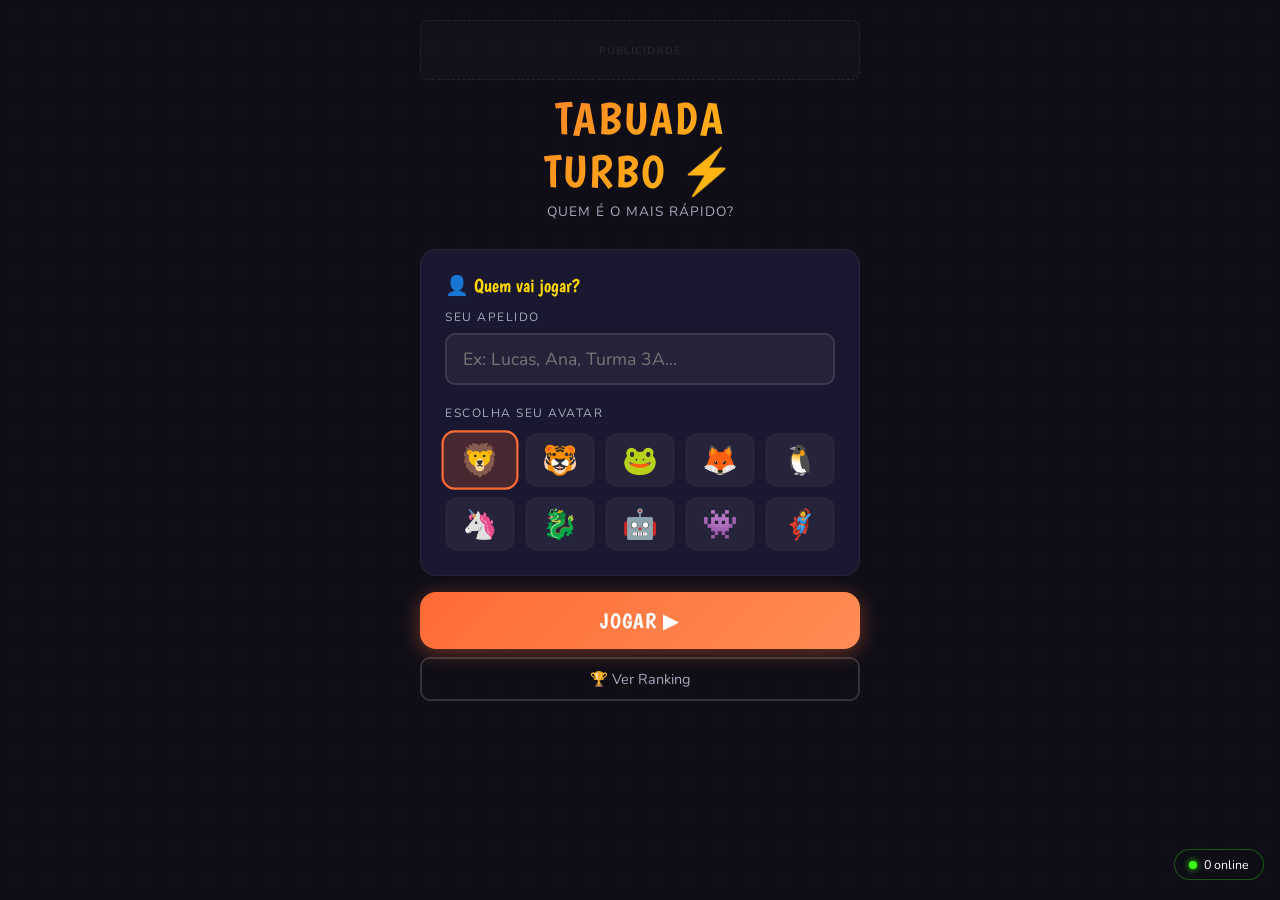
==== commit efb5488c: "feat: agente de presença online + notificação de recordes em tempo real + GA4 corrigido G-534329983 " ====
--- a/index.html
+++ b/index.html
@@ -4,31 +4,20 @@
 <meta charset="UTF-8">
 <meta name="viewport" content="width=device-width, initial-scale=1.0">
 
-<!-- Google Analytics GA4 -->
-<script async src="https://www.googletagmanager.com/gtag/js?id=G-531494859"></script>
-<script>
-  window.dataLayer = window.dataLayer || [];
-  function gtag(){dataLayer.push(arguments);}
-  gtag('js', new Date());
-  gtag('config', 'G-531494859');
-</script>
-
-<!-- Google AdSense -->
-<script async src="https://pagead2.googlesyndication.com/pagead/js/adsbygoogle.js?client=ca-pub-2757076714223993"
-     crossorigin="anonymous"></script>
+<!-- GA4 e AdSense movidos para o fim do body — não bloqueiam FCP -->
 <meta name="description" content="Tabuada Turbo - O jogo de tabuada mais rápido do Brasil! Treine multiplicação com timer, ranking por tempo e dois níveis de dificuldade. Ideal para crianças e estudantes.">
 <meta name="keywords" content="tabuada, jogo de tabuada, aprender tabuada, tabuada online, multiplicação, matemática infantil, jogo matemática, tabuada para crianças, tabuada divertida, treinar tabuada">
 <meta name="author" content="Tabuada Turbo">
 <meta name="robots" content="index, follow">
 <meta name="theme-color" content="#ff6b35">
-<link rel="canonical" href="https://meirelesnew.github.io/tabuada-turbo/">
+<link rel="canonical" href="https://tabuadaturbo.com.br/">
 
 <!-- Open Graph (WhatsApp, Facebook) -->
 <meta property="og:type" content="website">
-<meta property="og:url" content="https://meirelesnew.github.io/tabuada-turbo/">
+<meta property="og:url" content="https://tabuadaturbo.com.br/">
 <meta property="og:title" content="Tabuada Turbo ⚡ - Jogo de Tabuada com Ranking">
 <meta property="og:description" content="Aprenda a tabuada de forma divertida! Timer, ranking por tempo e dois níveis de dificuldade. Jogue grátis agora!">
-<meta property="og:image" content="https://meirelesnew.github.io/tabuada-turbo/og-image.png">
+<meta property="og:image" content="https://tabuadaturbo.com.br/og-image.png">
 <meta property="og:locale" content="pt_BR">
 <meta property="og:site_name" content="Tabuada Turbo">
 
@@ -36,33 +25,81 @@
 <meta name="twitter:card" content="summary_large_image">
 <meta name="twitter:title" content="Tabuada Turbo ⚡ - Jogo de Tabuada com Ranking">
 <meta name="twitter:description" content="Aprenda a tabuada de forma divertida! Timer, ranking por tempo e dois níveis. Jogue grátis!">
-<meta name="twitter:image" content="https://meirelesnew.github.io/tabuada-turbo/og-image.png">
+<meta name="twitter:image" content="https://tabuadaturbo.com.br/og-image.png">
 
 <!-- Schema.org JSON-LD -->
 <script type="application/ld+json">
-{
-  "@context": "https://schema.org",
-  "@type": "WebApplication",
-  "name": "Tabuada Turbo",
-  "url": "https://meirelesnew.github.io/tabuada-turbo/",
-  "description": "Jogo educativo de tabuada com timer, ranking por tempo e dois níveis de dificuldade. Ideal para crianças do ensino fundamental.",
-  "applicationCategory": "EducationalApplication",
-  "operatingSystem": "Any",
-  "inLanguage": "pt-BR",
-  "isAccessibleForFree": true,
-  "offers": {
-    "@type": "Offer",
-    "price": "0",
-    "priceCurrency": "BRL"
+[
+  {
+    "@context": "https://schema.org",
+    "@type": "WebApplication",
+    "@id": "https://tabuadaturbo.com.br/#app",
+    "name": "Tabuada Turbo",
+    "alternateName": "Tabuada Turbo ⚡",
+    "url": "https://tabuadaturbo.com.br/",
+    "description": "Jogo gratuito de tabuada online com ranking global, timer e modo batalha. Ideal para crianças do 1º ao 5º ano do ensino fundamental aprenderem multiplicação de forma divertida.",
+    "applicationCategory": "EducationalApplication",
+    "operatingSystem": "Android, iOS, Windows, macOS",
+    "browserRequirements": "Requires JavaScript",
+    "inLanguage": "pt-BR",
+    "isAccessibleForFree": true,
+    "image": "https://tabuadaturbo.com.br/og-image.png",
+    "offers": {
+      "@type": "Offer",
+      "price": "0",
+      "priceCurrency": "BRL",
+      "availability": "https://schema.org/InStock"
+    },
+    "educationalLevel": "Ensino Fundamental",
+    "learningResourceType": "Jogo Educativo",
+    "teaches": "Tabuada de multiplicação do 1 ao 10",
+    "educationalUse": ["Prática", "Revisão", "Avaliação"],
+    "typicalAgeRange": "6-14",
+    "publisher": {
+      "@type": "Organization",
+      "name": "Tabuada Turbo",
+      "url": "https://tabuadaturbo.com.br/"
+    }
   },
-  "educationalLevel": "Ensino Fundamental",
-  "learningResourceType": "Jogo Educativo",
-  "teaches": "Tabuada de multiplicação do 1 ao 10",
-  "audience": {
-    "@type": "EducationalAudience",
-    "educationalRole": "student"
-  }
-}
+  {
+    "@context": "https://schema.org",
+    "@type": "FAQPage",
+    "mainEntity": [
+      {
+        "@type": "Question",
+        "name": "O Tabuada Turbo é gratuito?",
+        "acceptedAnswer": {
+          "@type": "Answer",
+          "text": "Sim, o Tabuada Turbo é 100% gratuito. Não é necessário criar conta para jogar."
+        }
+      },
+      {
+        "@type": "Question",
+        "name": "Para qual idade é indicado o Tabuada Turbo?",
+        "acceptedAnswer": {
+          "@type": "Answer",
+          "text": "O jogo é indicado para crianças de 6 a 14 anos, especialmente alunos do 2º ao 6º ano do ensino fundamental que estão aprendendo tabuada."
+        }
+      },
+      {
+        "@type": "Question",
+        "name": "Como funciona o ranking global?",
+        "acceptedAnswer": {
+          "@type": "Answer",
+          "text": "Após completar uma partida, seu tempo é salvo automaticamente no ranking global. Você compete com jogadores de todo o Brasil pelo menor tempo."
+        }
+      },
+      {
+        "@type": "Question",
+        "name": "O que é o Modo Batalha?",
+        "acceptedAnswer": {
+          "@type": "Answer",
+          "text": "O Modo Batalha permite que dois jogadores se desafiem em tempo real. Compartilhe o código da sala com um amigo e vejam quem termina a tabuada primeiro."
+        }
+      }
+    ]
+  }
+]
 </script>
 <title>Tabuada Turbo ⚡ | Jogo de Tabuada Online com Ranking - Aprenda Multiplicação</title>
 <!-- Fontes não-bloqueantes — sem tela preta em aba anônima -->
@@ -879,6 +916,115 @@
     .mult-table th, .mult-table td { width: 36px; height: 36px; font-size: 0.72rem; }
     .mult-table th { font-size: 0.85rem; }
   }
+
+/* ══════════════════════════════════════════
+   AGENTE DE PRESENÇA ONLINE + RECORDES
+══════════════════════════════════════════ */
+#agente-container {
+  position: fixed;
+  bottom: 20px;
+  right: 16px;
+  z-index: 8000;
+  display: flex;
+  flex-direction: column;
+  align-items: flex-end;
+  gap: 8px;
+  pointer-events: none;
+}
+
+/* Bolha de online */
+#agente-online {
+  background: rgba(15,14,23,0.92);
+  border: 1px solid rgba(57,255,20,0.3);
+  border-radius: 20px;
+  padding: 6px 14px;
+  display: flex;
+  align-items: center;
+  gap: 7px;
+  font-size: 0.78rem;
+  color: var(--text);
+  pointer-events: all;
+  cursor: pointer;
+  backdrop-filter: blur(10px);
+  transition: all .2s;
+}
+#agente-online:hover { border-color: var(--green); }
+.online-dot {
+  width: 8px; height: 8px;
+  border-radius: 50%;
+  background: var(--green);
+  box-shadow: 0 0 6px var(--green);
+  animation: pulseGreen 1.5s ease-in-out infinite;
+}
+@keyframes pulseGreen {
+  0%,100% { opacity: 1; transform: scale(1); }
+  50%      { opacity: .5; transform: scale(.8); }
+}
+
+/* Painel expandido */
+#agente-painel {
+  background: rgba(15,14,23,0.95);
+  border: 1px solid rgba(255,255,255,0.08);
+  border-radius: 16px;
+  padding: 14px;
+  width: 220px;
+  display: none;
+  pointer-events: all;
+  backdrop-filter: blur(12px);
+}
+#agente-painel.aberto { display: block; }
+.agente-titulo {
+  font-size: .7rem;
+  font-weight: 700;
+  text-transform: uppercase;
+  letter-spacing: .08em;
+  color: var(--muted);
+  margin-bottom: 8px;
+}
+.agente-jogador {
+  display: flex;
+  align-items: center;
+  gap: 8px;
+  padding: 5px 0;
+  border-bottom: .5px solid rgba(255,255,255,0.05);
+  font-size: .82rem;
+}
+.agente-jogador:last-child { border: none; }
+.agente-av { font-size: 1.1rem; }
+.agente-nome { flex: 1; color: var(--text); font-weight: 600; }
+.agente-status {
+  font-size: .65rem;
+  padding: 2px 6px;
+  border-radius: 10px;
+}
+.st-jogando { background: rgba(255,107,53,.2); color: var(--accent); }
+.st-menu    { background: rgba(167,169,190,.1); color: var(--muted); }
+.st-sala    { background: rgba(0,229,255,.15); color: var(--accent3); }
+
+/* Toast de recorde */
+.recorde-toast {
+  background: linear-gradient(135deg, rgba(255,215,0,.15), rgba(255,107,53,.1));
+  border: 1px solid rgba(255,215,0,.4);
+  border-radius: 14px;
+  padding: 10px 14px;
+  font-size: .82rem;
+  color: var(--text);
+  display: flex;
+  align-items: center;
+  gap: 8px;
+  pointer-events: none;
+  animation: slideInRight .4s ease, fadeOut .4s ease 4.5s forwards;
+  max-width: 240px;
+}
+@keyframes slideInRight {
+  from { transform: translateX(60px); opacity: 0; }
+  to   { transform: translateX(0);    opacity: 1; }
+}
+@keyframes fadeOut {
+  from { opacity: 1; transform: translateY(0); }
+  to   { opacity: 0; transform: translateY(-10px); }
+}
+
 </style>
 </head>
 <body>
@@ -1248,6 +1394,8 @@
   if (!validarCadastro()) return;
   // Acordar a API (warm-up) — evita cold start durante o jogo
   acordarAPI();
+  // Migrar partidas locais antigas para o Firestore (executa uma vez por dispositivo)
+  setTimeout(migrarDadosLocaisParaFila, 5000);
   // Registrar jogador na API e pegar ID
   // Registrar/atualizar jogador na API
   fetch(API_URL + '/api/jogador', {
@@ -1320,6 +1468,7 @@
 
 function iniciarJogo(lv) {
   nivelAtualJogo = lv;
+  _agenteSetStatus('jogando');
   nivel = lv;
   acertos = 0;
   erros = 0;
@@ -1571,6 +1720,7 @@
 function finalizarJogo() {
   jogoAtivo = false;
   clearInterval(timerInterval);
+  _agenteSetStatus('menu');
   pararMusica();
 
   const entrada = {
@@ -1583,9 +1733,10 @@
     data: new Date().toLocaleDateString('pt-BR')
   };
 
-  // Modo batalha — envia resultado para a API e espera adversário
+  // Modo batalha — envia resultado via socket.io
   if (modoAtual === 'batalha' && salaAtual) {
-    enviarResultadoBatalha();
+    if (_sock) _sock.emit('finalizar_batalha', { tempo: segundos, acertos, erros });
+    mostrarTela('screen-aguardando');
     return;
   }
 
@@ -1695,25 +1846,27 @@
 async function salvarRankingComRetry(payload, tentativas) {
   for (let i = 1; i <= tentativas; i++) {
     try {
-      const r = await fetch(API_URL + '/api/ranking/salvar', {
-        method: 'POST',
+      // AbortController manual — compatível com todos os browsers mobile
+      const ctrl = new AbortController();
+      const tid  = setTimeout(() => ctrl.abort(), 15000);
+      const r    = await fetch(API_URL + '/api/ranking/salvar', {
+        method:  'POST',
         headers: { 'Content-Type': 'application/json' },
-        body: JSON.stringify(payload),
-        signal: AbortSignal.timeout(15000)
+        body:    JSON.stringify(payload),
+        signal:  ctrl.signal
       });
+      clearTimeout(tid);
       if (r.ok) {
         console.log('[RANKING] Salvo na API (tentativa ' + i + ')');
-        // Processar fila de pendentes após sucesso
         processarFilaPendentes();
         return;
       }
-      console.warn('[RANKING] Tentativa ' + i + ' falhou: status ' + r.status);
+      console.warn('[RANKING] Tentativa ' + i + ' falhou: HTTP ' + r.status);
     } catch(e) {
       console.warn('[RANKING] Tentativa ' + i + ' erro: ' + e.message);
-      if (i < tentativas) await new Promise(r => setTimeout(r, 3000 * i));
+      if (i < tentativas) await new Promise(res => setTimeout(res, 3000 * i));
     }
   }
-  // Todas tentativas falharam — guardar na fila local
   console.warn('[RANKING] API indisponível — guardando na fila local');
   adicionarFilaPendentes(payload);
 }
@@ -1723,6 +1876,36 @@
   fila.push({ payload, timestamp: Date.now() });
   localStorage.setItem('tt_ranking_pendente', JSON.stringify(fila.slice(-20)));
   console.log('[RANKING] Fila pendente:', fila.length, 'item(s)');
+}
+
+// Migrar partidas antigas do localStorage para a fila pendente (executa uma vez)
+function migrarDadosLocaisParaFila() {
+  try {
+    if (localStorage.getItem('tt_migrado_v2')) return;
+    let migrados = 0;
+    for (const lv of [1, 2]) {
+      const dados = JSON.parse(localStorage.getItem('tt_ranking_' + lv) || '[]');
+      for (const d of dados) {
+        if (!d.nome || !d.tempo) continue;
+        adicionarFilaPendentes({
+          jogador_id: jogadorId || ('local_' + Date.now()),
+          nome:    d.nome,
+          avatar:  d.avatar  || '🦁',
+          nivel:   Number(d.nivel  || lv),
+          tempo:   Number(d.tempo),
+          acertos: Number(d.acertos || 0),
+          erros:   Number(d.erros   || 0),
+          modo:    d.modo || 'solo'
+        });
+        migrados++;
+      }
+    }
+    localStorage.setItem('tt_migrado_v2', '1');
+    if (migrados > 0) {
+      console.log('[MIGRAÇÃO] ' + migrados + ' partidas locais adicionadas à fila');
+      processarFilaPendentes(); // tentar enviar imediatamente
+    }
+  } catch(e) { console.warn('[MIGRAÇÃO] Erro:', e.message); }
 }
 
 async function processarFilaPendentes() {
@@ -1732,12 +1915,15 @@
   const enviados = [];
   for (const item of fila) {
     try {
+      const ctrl2 = new AbortController();
+      const tid2 = setTimeout(() => ctrl2.abort(), 10000);
       const r = await fetch(API_URL + '/api/ranking/salvar', {
         method: 'POST',
         headers: { 'Content-Type': 'application/json' },
         body: JSON.stringify(item.payload),
-        signal: AbortSignal.timeout(10000)
+        signal: ctrl2.signal
       });
+      clearTimeout(tid2);
       if (r.ok) enviados.push(item);
     } catch(e) { break; }
   }
@@ -1758,58 +1944,48 @@
 }
 
 function renderRankList(lv) {
-  const el = document.getElementById('rank-list');
-
-  // Mostrar dados locais IMEDIATAMENTE — nunca tela vazia
+  // 1. Mostrar local IMEDIATAMENTE — nunca tela vazia
   renderRankLocal(lv);
 
-  // Tentar buscar global em paralelo (timeout 8s)
+  const syncEl = document.getElementById('rank-sync-status');
+  if (syncEl) syncEl.textContent = '🌐 Sincronizando...';
+
   let endpoint = '/api/ranking/global';
   if (lv === 1) endpoint = '/api/ranking/global?nivel=1';
   else if (lv === 2) endpoint = '/api/ranking/global?nivel=2';
 
-  // Mostrar indicador de sincronização
-  const syncEl = document.getElementById('rank-sync-status');
-  if (syncEl) syncEl.textContent = '🌐 Sincronizando...';
-
-  let settled = false;
+  // 2. AbortController manual — compatível com todos os browsers mobile
+  const ctrl = new AbortController();
   const timer = setTimeout(() => {
-    if (settled) return;
-    settled = true;
-    if (syncEl) syncEl.textContent = '📱 Dados locais (servidor acordando...)';
-    console.warn('[RANKING] Timeout — mantendo dados locais');
+    ctrl.abort();
+    if (syncEl) syncEl.textContent = '📱 Dados locais · servidor acordando...';
   }, 25000);
 
-  fetch(API_URL + endpoint, { signal: AbortSignal.timeout(25000) })
-    .then(r => { if (!r.ok) throw new Error('HTTP ' + r.status); return r.json(); })
+  fetch(API_URL + endpoint, { signal: ctrl.signal })
+    .then(r => {
+      clearTimeout(timer);
+      if (!r.ok) throw new Error('HTTP ' + r.status);
+      return r.json();
+    })
     .then(d => {
-      if (settled) return;
-      settled = true;
-      clearTimeout(timer);
-      // SEMPRE substituir se API retornou dados globais (mesmo que local tenha dados)
+      if (!d || d.offline) {
+        if (syncEl) syncEl.textContent = '📱 Dados locais · servidor offline';
+        return;
+      }
+      // 3. Substituir sempre com dados globais quando chegarem
       if (d.ranking && d.ranking.length > 0) {
         renderRankItems(d.ranking.slice(0, 50), lv);
         if (syncEl) syncEl.textContent = '✅ Ranking global · ' + d.total + ' jogadores';
         processarFilaPendentes();
-      } else if (!d.offline) {
-        // API respondeu mas sem dados — mostrar mensagem de primeiro
-        const el = document.getElementById('rank-list');
-        el.innerHTML = '<div class="rank-empty">Nenhuma partida ainda.<br>🚀 Seja o primeiro!</div>';
-      }
-      // Se d.offline = true — mantém o local já exibido
-      if (d.offline) {
-        const aviso = document.createElement('div');
-        aviso.style.cssText = 'text-align:center;font-size:0.7rem;color:var(--muted);padding:4px 0 8px';
-        aviso.textContent = '📱 Dados do seu dispositivo — servidor reconectando...';
-        const el2 = document.getElementById('rank-list');
-        if (el2) el2.insertBefore(aviso, el2.firstChild);
+      } else {
+        const elr = document.getElementById('rank-list');
+        if (elr) elr.innerHTML = '<div class="rank-empty">Nenhuma partida ainda.<br>🚀 Seja o primeiro!</div>';
+        if (syncEl) syncEl.textContent = '✅ Conectado · sem partidas ainda';
       }
     })
-    .catch(err => {
-      if (settled) return;
-      settled = true;
+    .catch(() => {
       clearTimeout(timer);
-      console.warn('[RANKING] API indisponível — dados locais ativos');
+      if (syncEl) syncEl.textContent = '📱 Dados locais · sem conexão';
     });
 }
 
@@ -1980,55 +2156,110 @@
   });
 }
 
-async function criarSala() {
+// ── BATALHA via Socket.io ─────────────────────────────────
+let _sock = null;
+
+function getOrCreateSocket(cb) {
+  if (_sock && _sock.connected) { cb(_sock); return; }
+  const baseUrl = API_URL.replace('/api', '');
+  // Carregar socket.io CDN dinamicamente
+  if (typeof io === 'undefined') {
+    const s = document.createElement('script');
+    s.src = 'https://cdn.socket.io/4.7.5/socket.io.min.js';
+    s.onload = () => { _sock = io(baseUrl, { transports: ['websocket','polling'] }); bindSocketEvents(); cb(_sock); };
+    s.onerror = () => toast('Erro ao carregar socket.io', 'err');
+    document.head.appendChild(s);
+  } else {
+    _sock = io(baseUrl, { transports: ['websocket','polling'] });
+    bindSocketEvents();
+    cb(_sock);
+  }
+}
+
+function bindSocketEvents() {
+  if (!_sock) return;
+  _sock.off(); // limpar listeners antigos
+
+  _sock.on('sala_criada', ({ codigo, sala }) => {
+    salaAtual = { ...sala, codigo };
+    batalhaLevel = sala.nivel;
+    document.getElementById('codigo-sala-display').textContent = codigo;
+    renderJogadoresSala([{ nome: jogador.nome, avatar: jogador.avatar }]);
+    mostrarTela('screen-sala');
+    toast('Sala criada! Código: ' + codigo, 'ok');
+  });
+
+  _sock.on('sala_encontrada', ({ codigo, sala }) => {
+    salaAtual = { ...sala, codigo };
+    batalhaLevel = sala.nivel;
+    document.getElementById('codigo-sala-display').textContent = codigo;
+    const todos = [sala.criador, ...sala.jogadores];
+    renderJogadoresSala(todos);
+    mostrarTela('screen-sala');
+    toast('Entrou na sala ' + codigo + '!', 'ok');
+  });
+
+  _sock.on('jogador_entrou', ({ nome, avatar }) => {
+    toast(nome + ' entrou na sala!', 'ok');
+    if (salaAtual) {
+      const jogadores = [salaAtual.criador, ...(salaAtual.jogadores || [])];
+      renderJogadoresSala(jogadores);
+    }
+  });
+
+  _sock.on('batalha_iniciada', ({ nivel }) => {
+    iniciarJogoBatalha(nivel);
+  });
+
+  _sock.on('batalha_finalizada', ({ resultados }) => {
+    mostrarResultadoBatalha(resultados);
+  });
+
+  _sock.on('jogador_finalizou', ({ nome, tempo }) => {
+    toast(nome + ' terminou em ' + formatarTempo(tempo) + '!', 'inf');
+  });
+
+  _sock.on('adversario_desconectou', () => {
+    toast('Adversário desconectou!', 'err');
+    clearInterval(pollingInterval);
+    setTimeout(() => irParaBatalha(), 2000);
+  });
+
+  _sock.on('sala_cancelada', () => {
+    toast('Sala cancelada pelo criador', 'err');
+    irParaBatalha();
+  });
+
+  _sock.on('erro', ({ message }) => toast(message, 'err'));
+}
+
+function criarSala() {
+  if (!batalhaLevel) { toast('Selecione um nível primeiro!', 'err'); return; }
   if (!jogadorId) { toast('Volte ao menu e entre novamente', 'err'); return; }
   toast('Criando sala...', 'inf');
-  try {
-    const r = await fetch(API_URL + '/api/batalha/criar', {
-      method: 'POST',
-      headers: { 'Content-Type': 'application/json' },
-      body: JSON.stringify({
-        jogador_id: jogadorId,
-        nome: jogador.nome,
-        avatar: jogador.avatar,
-        nivel: batalhaLevel
-      })
+  getOrCreateSocket(sock => {
+    sock.emit('criar_sala', {
+      jogador_id: jogadorId,
+      nome: jogador.nome,
+      avatar: jogador.avatar,
+      nivel: batalhaLevel
     });
-    const d = await r.json();
-    if (!r.ok) { toast('Erro: ' + (d.detail || 'tente novamente'), 'err'); return; }
-    salaAtual = d;
-    document.getElementById('codigo-sala-display').textContent = d.codigo;
-    renderJogadoresSala([{ nome: jogador.nome, avatar: jogador.avatar, finalizado: false }]);
-    mostrarTela('screen-sala');
-    iniciarPolling(d.codigo);
-  } catch(e) { toast('Sem conexão com a API', 'err'); }
-}
-
-async function entrarSala() {
+  });
+}
+
+function entrarSala() {
   const codigo = document.getElementById('inp-codigo-sala').value.trim().toUpperCase();
   if (codigo.length < 5) { toast('Digite o código da sala', 'err'); return; }
   if (!jogadorId) { toast('Volte ao menu e entre novamente', 'err'); return; }
   toast('Entrando na sala...', 'inf');
-  try {
-    const r = await fetch(API_URL + '/api/batalha/entrar', {
-      method: 'POST',
-      headers: { 'Content-Type': 'application/json' },
-      body: JSON.stringify({
-        codigo,
-        jogador_id: jogadorId,
-        nome: jogador.nome,
-        avatar: jogador.avatar
-      })
+  getOrCreateSocket(sock => {
+    sock.emit('entrar_sala', {
+      codigo,
+      jogador_id: jogadorId,
+      nome: jogador.nome,
+      avatar: jogador.avatar
     });
-    const d = await r.json();
-    if (!r.ok) { toast(d.detail || 'Sala não encontrada', 'err'); return; }
-    salaAtual = d;
-    batalhaLevel = d.nivel;
-    document.getElementById('codigo-sala-display').textContent = d.codigo;
-    renderJogadoresSala(d.jogadores);
-    mostrarTela('screen-sala');
-    iniciarPolling(d.codigo);
-  } catch(e) { toast('Sem conexão com a API', 'err'); }
+  });
 }
 
 function renderJogadoresSala(jogadores) {
@@ -2103,16 +2334,9 @@
   }, 2000);
 }
 
-async function iniciarBatalha() {
-  if (!salaAtual) return;
-  try {
-    const r = await fetch(API_URL + '/api/batalha/' + salaAtual.codigo + '/iniciar', {
-      method: 'POST'
-    });
-    const d = await r.json();
-    if (!r.ok) { toast(d.detail || 'Erro ao iniciar', 'err'); return; }
-    // Polling vai detectar status em_jogo e chamar iniciarJogoBatalha
-  } catch(e) { toast('Erro de conexão', 'err'); }
+function iniciarBatalha() {
+  if (!salaAtual || !_sock) return;
+  _sock.emit('iniciar_batalha');
 }
 
 function iniciarJogoBatalha(nivel) {
@@ -2240,6 +2464,7 @@
 
 function sairDaSala() {
   clearInterval(pollingInterval);
+  if (_sock) _sock.emit('sair_sala');
   salaAtual = null;
   irParaBatalha();
 }
@@ -2561,5 +2786,165 @@
   toastTimer = setTimeout(() => { el.className = ''; }, 2000);
 }
 </script>
+<!-- ✅ GA4 e AdSense no final — não bloqueiam FCP nem LCP -->
+<!-- ════ AGENTE DE PRESENÇA ONLINE ════ -->
+<div id="agente-container">
+  <div id="agente-painel">
+    <div class="agente-titulo">🟢 Online agora</div>
+    <div id="agente-lista"><div style="color:var(--muted);font-size:.75rem;text-align:center;padding:8px">Conectando...</div></div>
+  </div>
+  <div id="agente-online" onclick="togglePainel()" title="Ver jogadores online">
+    <div class="online-dot"></div>
+    <span id="agente-count">0 online</span>
+  </div>
+</div>
+
+<script>
+  // Carregar GA4 e AdSense após interação ou 3s — zero impacto no LCP
+  function loadThirdParty() {
+    // GA4
+    var ga = document.createElement('script');
+    ga.async = true;
+    ga.src = 'https://www.googletagmanager.com/gtag/js?id=G-534329983';
+    document.head.appendChild(ga);
+    window.dataLayer = window.dataLayer || [];
+    function gtag(){dataLayer.push(arguments);}
+    window.gtag = gtag;
+    gtag('js', new Date());
+    gtag('config', 'G-534329983', {send_page_view: false});
+    setTimeout(() => gtag('event', 'page_view'), 1000);
+    // AdSense
+    var ads = document.createElement('script');
+    ads.async = true;
+    ads.src = 'https://pagead2.googlesyndication.com/pagead/js/adsbygoogle.js?client=ca-pub-2757076714223993';
+    ads.crossOrigin = 'anonymous';
+    document.head.appendChild(ads);
+  }
+  // Carregar após 2s ou quando usuário interagir — LCP já renderizou
+  if (document.readyState === 'complete') {
+    setTimeout(loadThirdParty, 2000);
+  } else {
+    window.addEventListener('load', () => setTimeout(loadThirdParty, 2000));
+  }
+
+// ══════════════════════════════════════════════════════
+//  AGENTE DE PRESENÇA ONLINE + NOTIFICAÇÃO DE RECORDES
+// ══════════════════════════════════════════════════════
+let _agenteSocket   = null;
+let _painelAberto   = false;
+let _reconectTimer  = null;
+
+function togglePainel() {
+  _painelAberto = !_painelAberto;
+  const p = document.getElementById('agente-painel');
+  if (p) p.classList.toggle('aberto', _painelAberto);
+}
+
+function agenteConectar() {
+  // Carregar socket.io se ainda não estiver
+  if (typeof io === 'undefined') {
+    const s   = document.createElement('script');
+    s.src     = 'https://cdn.socket.io/4.7.5/socket.io.min.js';
+    s.onload  = () => _agenteIniciar();
+    s.onerror = () => console.warn('[AGENTE] socket.io não carregou');
+    document.head.appendChild(s);
+  } else {
+    _agenteIniciar();
+  }
+}
+
+function _agenteIniciar() {
+  const base = 'https://backend-nept.onrender.com';
+  _agenteSocket = io(base, {
+    transports:   ['websocket', 'polling'],
+    reconnection: true,
+    reconnectionDelay: 3000
+  });
+
+  _agenteSocket.on('connect', () => {
+    console.log('[AGENTE] conectado');
+    // Registrar presença online com dados do jogador atual
+    if (typeof jogador !== 'undefined' && jogador.nome) {
+      _agenteSocket.emit('entrar_online', {
+        nome:   jogador.nome,
+        avatar: jogador.avatar || '🦁',
+        status: 'menu'
+      });
+    }
+  });
+
+  _agenteSocket.on('online_atualizado', ({ total, jogadores }) => {
+    const countEl = document.getElementById('agente-count');
+    if (countEl) countEl.textContent = total + ' online';
+
+    const listaEl = document.getElementById('agente-lista');
+    if (!listaEl) return;
+
+    if (!jogadores || jogadores.length === 0) {
+      listaEl.innerHTML = '<div style="color:var(--muted);font-size:.75rem;text-align:center;padding:8px">Nenhum jogador online</div>';
+      return;
+    }
+
+    const statusLabel = { jogando:'Jogando', menu:'No menu', sala:'Na sala' };
+    const statusClass = { jogando:'st-jogando', menu:'st-menu', sala:'st-sala' };
+
+    listaEl.innerHTML = jogadores.slice(0, 8).map(j => `
+      <div class="agente-jogador">
+        <span class="agente-av">${j.avatar || '🦁'}</span>
+        <span class="agente-nome">${j.nome || 'Jogador'}</span>
+        <span class="agente-status ${statusClass[j.status] || 'st-menu'}">
+          ${statusLabel[j.status] || 'Menu'}
+        </span>
+      </div>`).join('');
+  });
+
+  _agenteSocket.on('recorde_quebrado', ({ nome, avatar, nivel, tempo, quando }) => {
+    const min = String(Math.floor(tempo / 60)).padStart(2,'0');
+    const sec = String(tempo % 60).padStart(2,'0');
+    mostrarToastRecorde(
+      `${avatar || '🏆'} <strong>${nome}</strong> quebrou o recorde!`,
+      `Nível ${nivel} em ${min}:${sec}`
+    );
+  });
+
+  _agenteSocket.on('disconnect', () => {
+    const countEl = document.getElementById('agente-count');
+    if (countEl) countEl.textContent = '0 online';
+  });
+}
+
+function mostrarToastRecorde(titulo, sub) {
+  const container = document.getElementById('agente-container');
+  if (!container) return;
+  const el = document.createElement('div');
+  el.className = 'recorde-toast';
+  el.innerHTML = `<span style="font-size:1.2rem">🏆</span><div><div>${titulo}</div><div style="font-size:.72rem;color:var(--muted);margin-top:2px">${sub}</div></div>`;
+  container.insertBefore(el, container.firstChild);
+  setTimeout(() => el.remove(), 5000);
+}
+
+// Atualizar status quando começar a jogar
+function _agenteSetStatus(status) {
+  if (_agenteSocket && _agenteSocket.connected) {
+    _agenteSocket.emit('atualizar_status', { status });
+  }
+}
+
+// Enviar evento de recorde quebrado quando bater o melhor tempo
+function _agenteNovoRecorde(nivel, tempo) {
+  if (_agenteSocket && _agenteSocket.connected && typeof jogador !== 'undefined') {
+    _agenteSocket.emit('novo_recorde', {
+      nome:   jogador.nome,
+      avatar: jogador.avatar || '🦁',
+      nivel,
+      tempo
+    });
+  }
+}
+
+// Iniciar o agente 3s após o load (não bloqueia nada)
+window.addEventListener('load', () => setTimeout(agenteConectar, 3000));
+
+</script>
 </body>
 </html>
